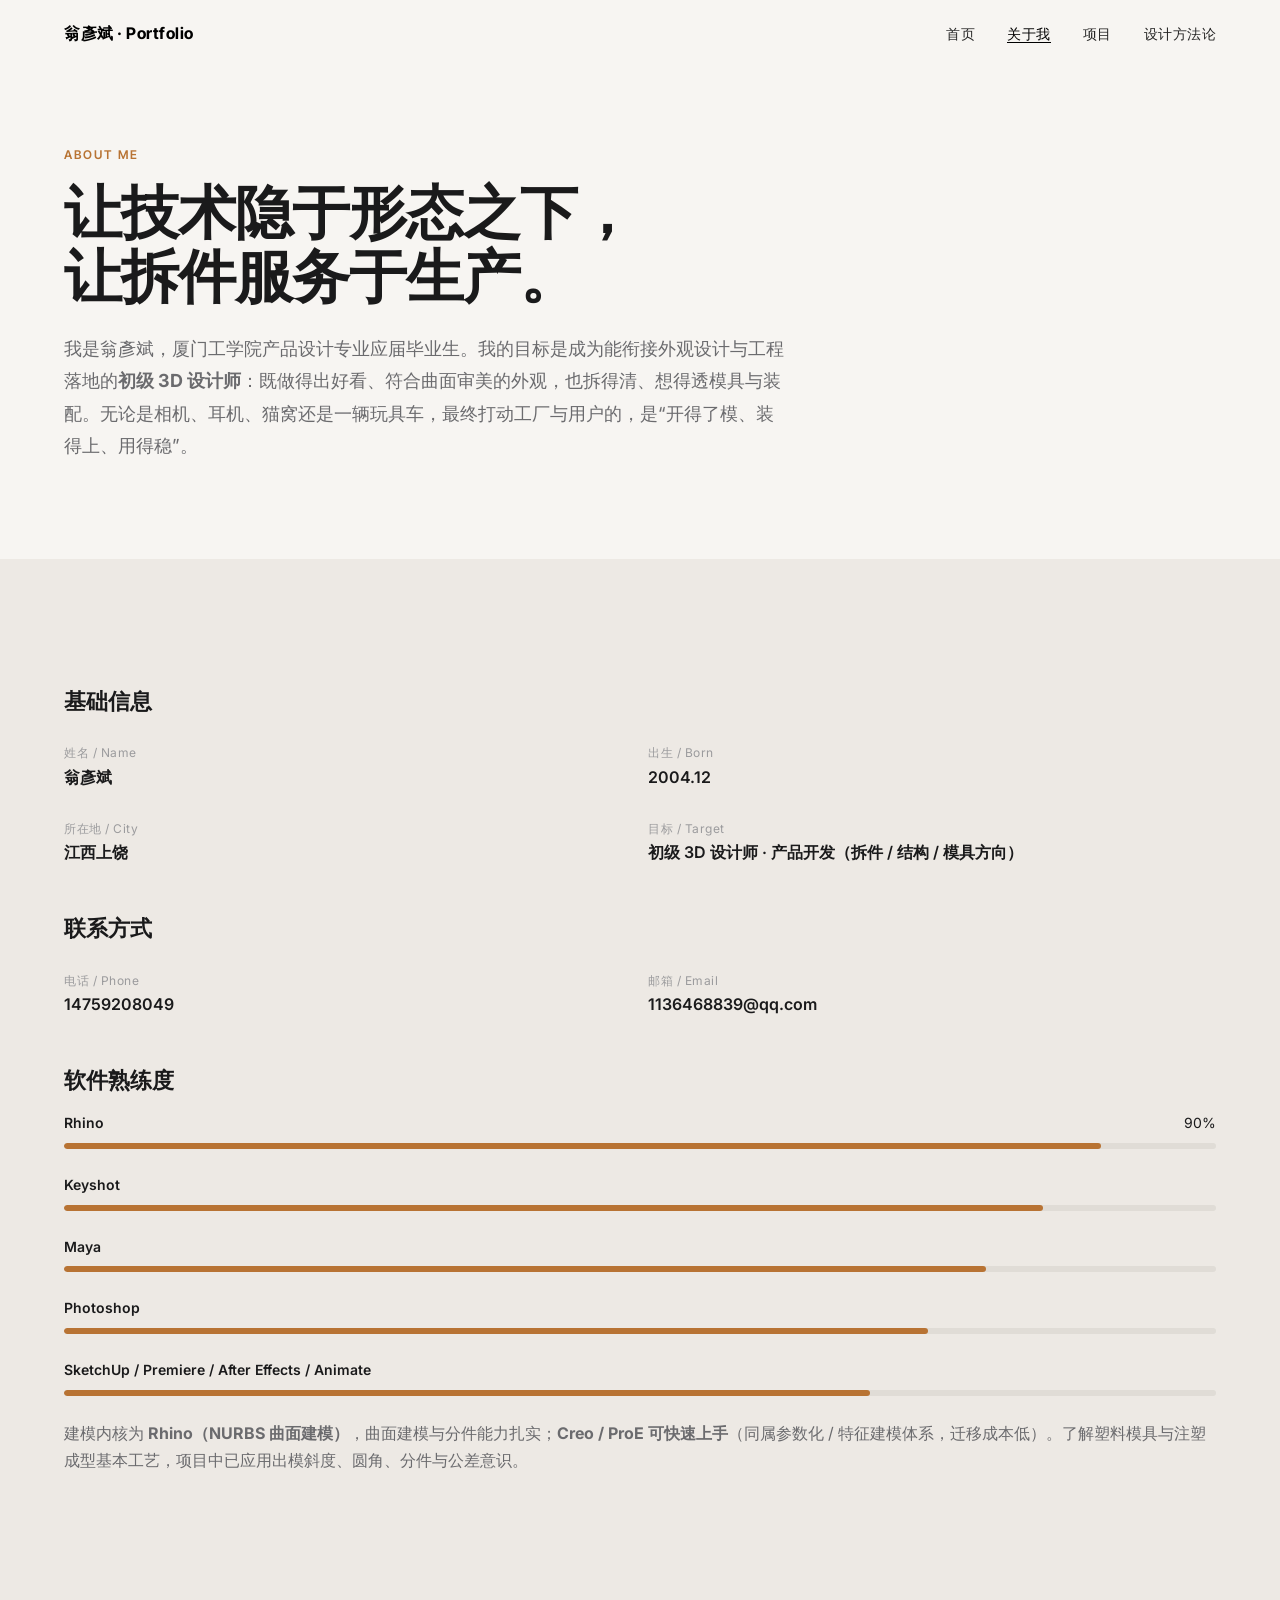
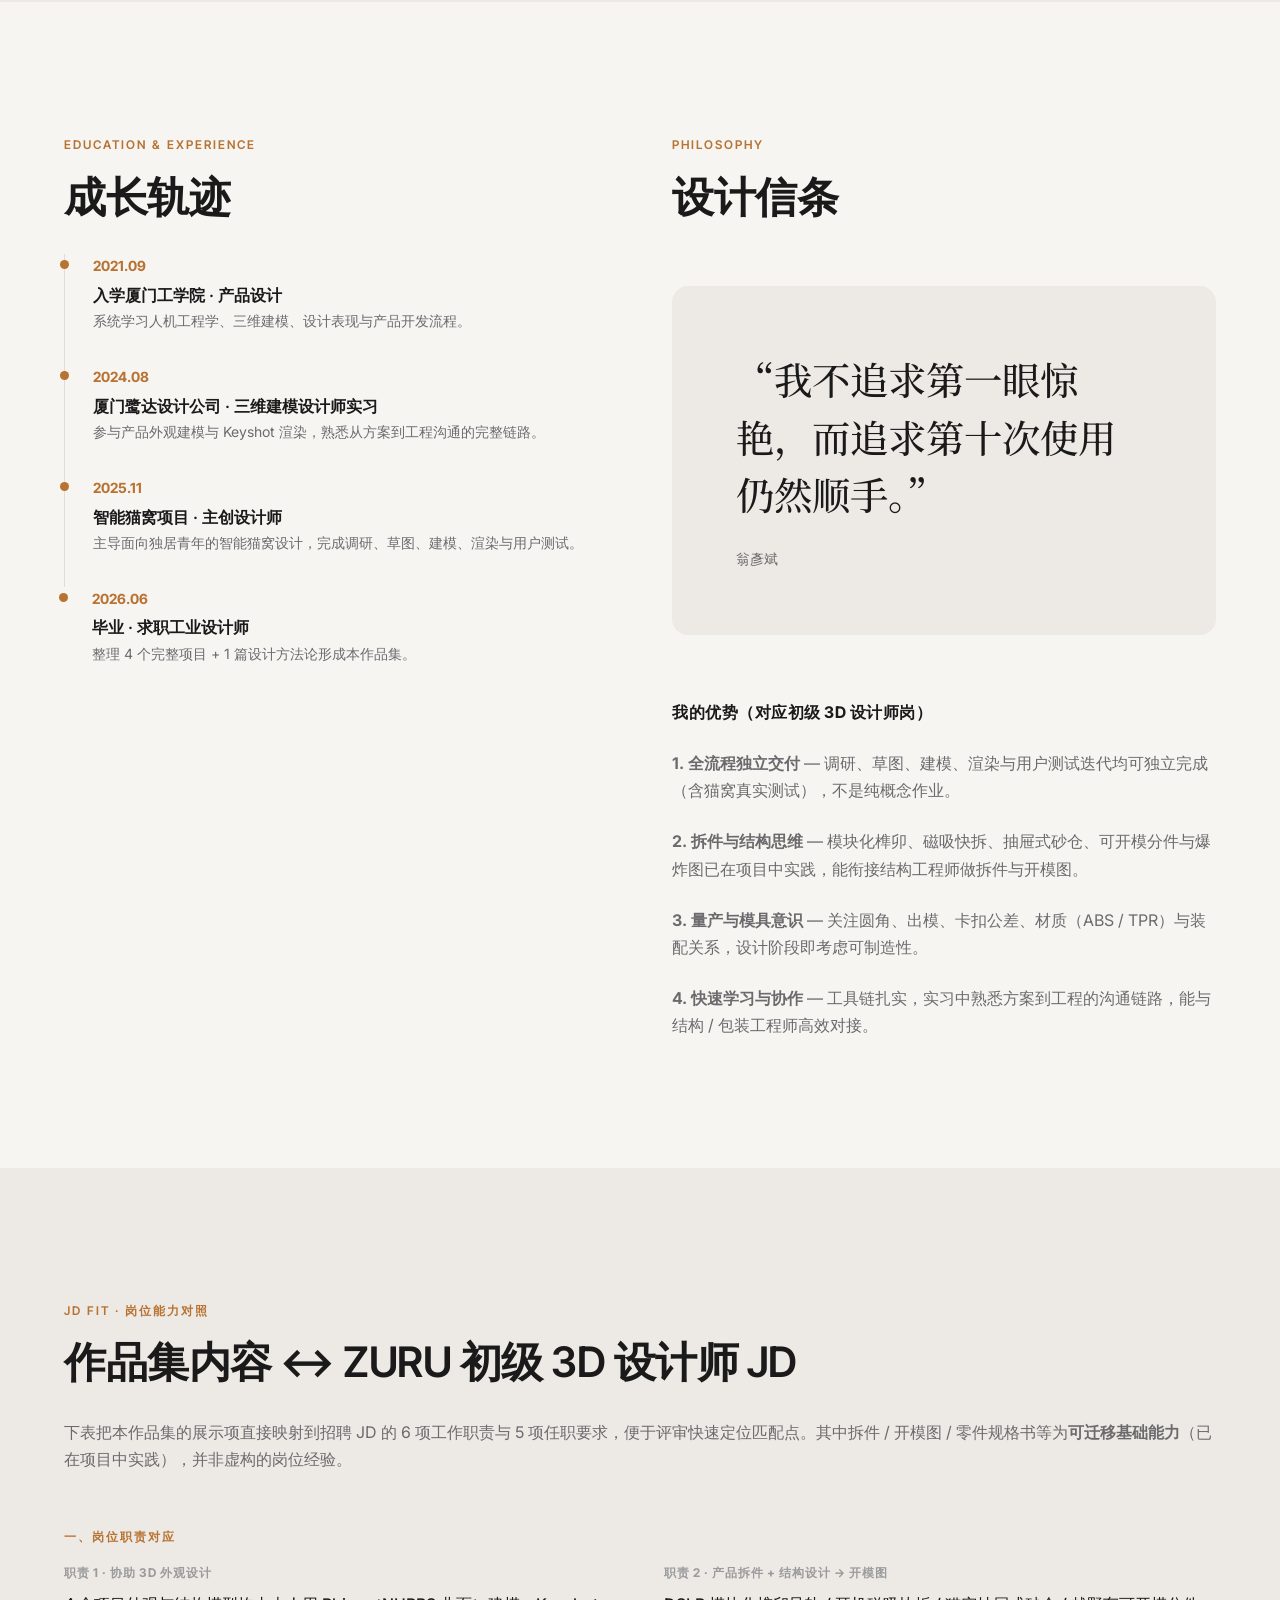
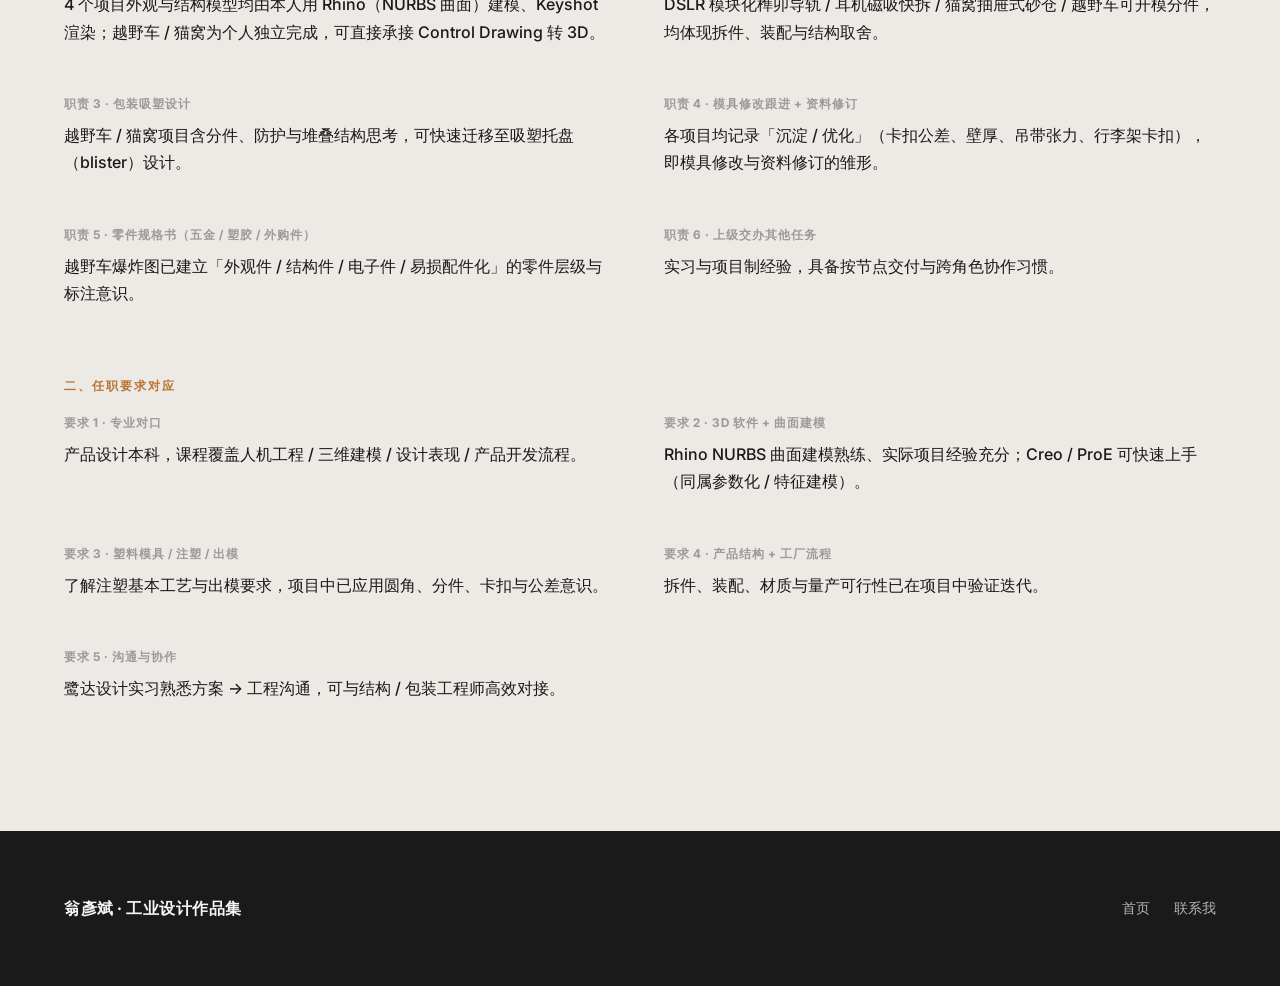
==== about.html @ f7a383ec "feat: initial release - profile content by Weng Yanbin" ====
<!DOCTYPE html>
<html lang="zh-CN">
<head>
  <meta charset="UTF-8">
  <meta name="viewport" content="width=device-width, initial-scale=1.0, viewport-fit=cover">
  <title>关于我 · 翁彥斌</title>
  <meta name="description" content="翁彥斌的个人简介、教育背景、实习经历与技能特长。">
  <link rel="preconnect" href="https://fonts.googleapis.com">
  <link rel="preconnect" href="https://fonts.gstatic.com" crossorigin>
  <link href="https://fonts.googleapis.com/css2?family=Inter:wght@300;400;500;600;700&family=Inter+Tight:wght@400;500;600;700;800&family=Noto+Serif+SC:wght@400;600;700&display=swap" rel="stylesheet">
  <link rel="stylesheet" href="css/style.css">
</head>
<body>

  <nav class="nav">
    <div class="container nav-inner">
      <a href="index.html" class="nav-logo">翁彥斌 · Portfolio</a>
      <ul class="nav-links">
        <li><a href="index.html" class="nav-link">首页</a></li>
        <li><a href="about.html" class="nav-link active">关于我</a></li>
        <li><a href="projects/offroad-toy.html" class="nav-link">项目</a></li>
        <li><a href="methodology.html" class="nav-link">设计方法论</a></li>
      </ul>
      <button class="nav-toggle" aria-label="打开菜单" aria-expanded="false"><span></span><span></span><span></span></button>
    </div>
  </nav>

  <div class="mobile-menu">
    <a href="index.html">首页</a>
    <a href="about.html">关于我</a>
    <a href="projects/offroad-toy.html">项目</a>
    <a href="methodology.html">设计方法论</a>
  </div>

  <main>
    <section class="about-hero">
      <div class="container">
        <p class="label">About Me</p>
        <h1 class="heading-1 mb-5">让技术隐于形态之下，<br>让拆件服务于生产。</h1>
        <p class="body-large max-w-3xl">我是翁彥斌，厦门工学院产品设计专业应届毕业生。我的目标是成为能衔接外观设计与工程落地的<strong>初级 3D 设计师</strong>：既做得出好看、符合曲面审美的外观，也拆得清、想得透模具与装配。无论是相机、耳机、猫窝还是一辆玩具车，最终打动工厂与用户的，是“开得了模、装得上、用得稳”。</p>
      </div>
    </section>

    <section class="section section-warm about-info">
      <div class="container">
        <div class="about-grid about-grid-info">
          <div class="stack stack-lg">
            <div>
              <h2 class="heading-3 mb-4">基础信息</h2>
              <div class="grid-2" style="gap:var(--space-4);">
                <div>
                  <p class="caption">姓名 / Name</p>
                  <p style="font-weight:600;">翁彥斌</p>
                </div>
                <div>
                  <p class="caption">出生 / Born</p>
                  <p style="font-weight:600;">2004.12</p>
                </div>
                <div>
                  <p class="caption">所在地 / City</p>
                  <p style="font-weight:600;">江西上饶</p>
                </div>
                <div>
                  <p class="caption">目标 / Target</p>
                  <p style="font-weight:600;">初级 3D 设计师 · 产品开发（拆件 / 结构 / 模具方向）</p>
                </div>
              </div>
            </div>

            <div>
              <h2 class="heading-3 mb-4">联系方式</h2>
              <div class="grid-2" style="gap:var(--space-4);">
                <div>
                  <p class="caption">电话 / Phone</p>
                  <p style="font-weight:600;">14759208049</p>
                </div>
                <div>
                  <p class="caption">邮箱 / Email</p>
                  <p style="font-weight:600;">1136468839@qq.com</p>
                </div>
              </div>
            </div>

            <div>
              <h2 class="heading-3 mb-4">软件熟练度</h2>
              <div class="skill-bar">
                <header><span>Rhino</span><span>90%</span></header>
                <div class="skill-track"><div class="skill-fill" style="width:90%;"></div></div>
              </div>
              <div class="skill-bar">
                <header><span>Keyshot</span></header>
                <div class="skill-track"><div class="skill-fill" style="width:85%;"></div></div>
              </div>
              <div class="skill-bar">
                <header><span>Maya</span></header>
                <div class="skill-track"><div class="skill-fill" style="width:80%;"></div></div>
              </div>
              <div class="skill-bar">
                <header><span>Photoshop</span></header>
                <div class="skill-track"><div class="skill-fill" style="width:75%;"></div></div>
              </div>
              <div class="skill-bar">
                <header><span>SketchUp / Premiere / After Effects / Animate</span></header>
                <div class="skill-track"><div class="skill-fill" style="width:70%;"></div></div>
              </div>
              <p class="body-sm mt-5" style="color:var(--ink-muted);">建模内核为 <strong>Rhino（NURBS 曲面建模）</strong>，曲面建模与分件能力扎实；<strong>Creo / ProE 可快速上手</strong>（同属参数化 / 特征建模体系，迁移成本低）。了解塑料模具与注塑成型基本工艺，项目中已应用出模斜度、圆角、分件与公差意识。</p>
            </div>
          </div>
        </div>
      </div>
    </section>

    <section class="section">
      <div class="container">
        <div class="grid-2 gap-xl">
          <div>
            <p class="label">Education & Experience</p>
            <h2 class="heading-2 mb-6">成长轨迹</h2>
            <ul class="timeline-list">
              <li>
                <p class="timeline-year">2021.09</p>
                <p class="timeline-title">入学厦门工学院 · 产品设计</p>
                <p class="timeline-desc">系统学习人机工程学、三维建模、设计表现与产品开发流程。</p>
              </li>
              <li>
                <p class="timeline-year">2024.08</p>
                <p class="timeline-title">厦门鹭达设计公司 · 三维建模设计师实习</p>
                <p class="timeline-desc">参与产品外观建模与 Keyshot 渲染，熟悉从方案到工程沟通的完整链路。</p>
              </li>
              <li>
                <p class="timeline-year">2025.11</p>
                <p class="timeline-title">智能猫窝项目 · 主创设计师</p>
                <p class="timeline-desc">主导面向独居青年的智能猫窝设计，完成调研、草图、建模、渲染与用户测试。</p>
              </li>
              <li>
                <p class="timeline-year">2026.06</p>
                <p class="timeline-title">毕业 · 求职工业设计师</p>
                <p class="timeline-desc">整理 4 个完整项目 + 1 篇设计方法论形成本作品集。</p>
              </li>
            </ul>
          </div>

          <div>
            <p class="label">Philosophy</p>
            <h2 class="heading-2 mb-6">设计信条</h2>
            <div class="quote-block">
              <p>“我不追求第一眼惊艳，而追求第十次使用仍然顺手。”</p>
              <cite>翁彥斌</cite>
            </div>
            <div class="stack stack-md" style="margin-top:var(--space-7);">
              <h3 class="heading-4">我的优势（对应初级 3D 设计师岗）</h3>
              <p class="body"><strong>1. 全流程独立交付</strong> — 调研、草图、建模、渲染与用户测试迭代均可独立完成（含猫窝真实测试），不是纯概念作业。</p>
              <p class="body"><strong>2. 拆件与结构思维</strong> — 模块化榫卯、磁吸快拆、抽屉式砂仓、可开模分件与爆炸图已在项目中实践，能衔接结构工程师做拆件与开模图。</p>
              <p class="body"><strong>3. 量产与模具意识</strong> — 关注圆角、出模、卡扣公差、材质（ABS / TPR）与装配关系，设计阶段即考虑可制造性。</p>
              <p class="body"><strong>4. 快速学习与协作</strong> — 工具链扎实，实习中熟悉方案到工程的沟通链路，能与结构 / 包装工程师高效对接。</p>
            </div>
          </div>
        </div>
      </div>
    </section>

    <section class="section section-warm">
      <div class="container">
        <p class="label">JD Fit · 岗位能力对照</p>
        <h2 class="heading-2 mb-6">作品集内容 ↔ ZURU 初级 3D 设计师 JD</h2>
        <p class="body mb-7">下表把本作品集的展示项直接映射到招聘 JD 的 6 项工作职责与 5 项任职要求，便于评审快速定位匹配点。其中拆件 / 开模图 / 零件规格书等为<strong>可迁移基础能力</strong>（已在项目中实践），并非虚构的岗位经验。</p>

        <p class="label mb-4">一、岗位职责对应</p>
        <div class="grid-2 gap-large mb-8">
          <div class="meta-item"><dt>职责 1 · 协助 3D 外观设计</dt><dd>4 个项目外观与结构模型均由本人用 Rhino（NURBS 曲面）建模、Keyshot 渲染；越野车 / 猫窝为个人独立完成，可直接承接 Control Drawing 转 3D。</dd></div>
          <div class="meta-item"><dt>职责 2 · 产品拆件 + 结构设计 → 开模图</dt><dd>DSLR 模块化榫卯导轨 / 耳机磁吸快拆 / 猫窝抽屉式砂仓 / 越野车可开模分件，均体现拆件、装配与结构取舍。</dd></div>
          <div class="meta-item"><dt>职责 3 · 包装吸塑设计</dt><dd>越野车 / 猫窝项目含分件、防护与堆叠结构思考，可快速迁移至吸塑托盘（blister）设计。</dd></div>
          <div class="meta-item"><dt>职责 4 · 模具修改跟进 + 资料修订</dt><dd>各项目均记录「沉淀 / 优化」（卡扣公差、壁厚、吊带张力、行李架卡扣），即模具修改与资料修订的雏形。</dd></div>
          <div class="meta-item"><dt>职责 5 · 零件规格书（五金 / 塑胶 / 外购件）</dt><dd>越野车爆炸图已建立「外观件 / 结构件 / 电子件 / 易损配件化」的零件层级与标注意识。</dd></div>
          <div class="meta-item"><dt>职责 6 · 上级交办其他任务</dt><dd>实习与项目制经验，具备按节点交付与跨角色协作习惯。</dd></div>
        </div>

        <p class="label mb-4">二、任职要求对应</p>
        <div class="grid-2 gap-large">
          <div class="meta-item"><dt>要求 1 · 专业对口</dt><dd>产品设计本科，课程覆盖人机工程 / 三维建模 / 设计表现 / 产品开发流程。</dd></div>
          <div class="meta-item"><dt>要求 2 · 3D 软件 + 曲面建模</dt><dd>Rhino NURBS 曲面建模熟练、实际项目经验充分；Creo / ProE 可快速上手（同属参数化 / 特征建模）。</dd></div>
          <div class="meta-item"><dt>要求 3 · 塑料模具 / 注塑 / 出模</dt><dd>了解注塑基本工艺与出模要求，项目中已应用圆角、分件、卡扣与公差意识。</dd></div>
          <div class="meta-item"><dt>要求 4 · 产品结构 + 工厂流程</dt><dd>拆件、装配、材质与量产可行性已在项目中验证迭代。</dd></div>
          <div class="meta-item"><dt>要求 5 · 沟通与协作</dt><dd>鹭达设计实习熟悉方案 → 工程沟通，可与结构 / 包装工程师高效对接。</dd></div>
        </div>
      </div>
    </section>

  </main>

  <footer class="footer">
    <div class="container footer-inner">
      <span class="footer-name">翁彥斌 · 工业设计作品集</span>
      <div class="footer-links">
        <a href="index.html">首页</a>
        <a href="mailto:1136468839@qq.com">联系我</a>
      </div>
    </div>
  </footer>

  <script src="js/main.js"></script>
</body>
</html>
---- css/style.css ----
/*
  翁彥斌 · 工业设计作品集 v2
  设计风格：Editorial Material（编辑材质风）
  核心特征：暖白底、大地色强调、大留白、大图叙事、材质真实感
*/

/* ───────── 设计令牌 ───────── */
:root {
  /* 背景层 */
  --bg-primary: #f7f5f2;
  --bg-secondary: #ffffff;
  --bg-dark: #1a1a1b;
  --bg-warm: #ede9e4;

  /* 文本 */
  --ink: #1a1a1b;
  --ink-muted: #6b6b6e;
  --ink-subtle: #9b9b9d;
  --ink-light: #f7f5f2;

  /* 强调色 */
  --accent: #b87333;
  --accent-hover: #d0853e;
  --accent-soft: #f0e2d3;

  /* 线条 */
  --hairline: #e0dcd6;
  --hairline-dark: #3a3a3c;

  /* 字体 */
  --font-display: 'Inter Tight', 'Inter', -apple-system, BlinkMacSystemFont, 'PingFang SC', 'Microsoft YaHei', 'Noto Sans SC', sans-serif;
  --font-body: 'Inter', -apple-system, BlinkMacSystemFont, 'PingFang SC', 'Microsoft YaHei', 'Noto Sans SC', sans-serif;
  --font-serif: 'Noto Serif SC', 'Songti SC', Georgia, serif;

  /* 字号 */
  --text-xs: 12px;
  --text-sm: 14px;
  --text-base: 16px;
  --text-lg: 18px;
  --text-xl: 22px;
  --text-2xl: 30px;
  --text-3xl: 42px;
  --text-4xl: 58px;
  --text-5xl: 76px;

  /* 间距 */
  --space-1: 4px;
  --space-2: 8px;
  --space-3: 12px;
  --space-4: 16px;
  --space-5: 24px;
  --space-6: 32px;
  --space-7: 48px;
  --space-8: 64px;
  --space-9: 96px;
  --space-10: 128px;

  /* 圆角 */
  --radius-sm: 4px;
  --radius-md: 8px;
  --radius-lg: 16px;
  --radius-xl: 28px;

  /* 阴影 */
  --shadow-soft: 0 4px 24px rgba(26, 26, 27, 0.06);
  --shadow-medium: 0 12px 48px rgba(26, 26, 27, 0.12);

  /* 过渡 */
  --transition-fast: 0.15s ease;
  --transition-base: 0.3s ease;
}

/* ───────── 全局重置 ───────── */
*, *::before, *::after {
  box-sizing: border-box;
  margin: 0;
  padding: 0;
}

html {
  scroll-behavior: smooth;
  font-size: 16px;
  -webkit-text-size-adjust: 100%;
  text-size-adjust: 100%;
}

body {
  font-family: var(--font-body);
  background-color: var(--bg-primary);
  color: var(--ink);
  line-height: 1.7;
  -webkit-font-smoothing: antialiased;
  -moz-osx-font-smoothing: grayscale;
  -webkit-tap-highlight-color: transparent;
  overscroll-behavior-y: none;
}

img {
  max-width: 100%;
  height: auto;
  display: block;
}

a {
  color: inherit;
  text-decoration: none;
  transition: color var(--transition-fast);
}

a:hover {
  color: var(--accent);
}

/* 选中文本色 */
::selection {
  background-color: var(--accent-soft);
  color: var(--ink);
}

/* ───────── 容器 ───────── */
.container {
  width: 100%;
  max-width: 1280px;
  margin-left: auto;
  margin-right: auto;
  padding-left: 24px;
  padding-right: 24px;
}

@media (min-width: 768px) {
  .container {
    padding-left: 48px;
    padding-right: 48px;
  }
}

@media (min-width: 1280px) {
  .container {
    padding-left: 64px;
    padding-right: 64px;
  }
}

/* ───────── 导航 ───────── */
.nav {
  position: fixed;
  top: 0;
  left: 0;
  width: 100%;
  z-index: 1000;
  padding: calc(20px + env(safe-area-inset-top)) 0 20px;
  transition: background var(--transition-base), box-shadow var(--transition-base), padding var(--transition-base);
  mix-blend-mode: difference;
}

.nav.scrolled {
  background-color: rgba(247, 245, 242, 0.96);
  box-shadow: var(--shadow-soft);
  padding: calc(14px + env(safe-area-inset-top)) 0 14px;
  mix-blend-mode: normal;
}

.nav-inner {
  display: flex;
  align-items: center;
  justify-content: space-between;
}

.nav-logo {
  font-family: var(--font-display);
  font-size: var(--text-base);
  font-weight: 700;
  letter-spacing: 0.5px;
  color: var(--ink-light);
}

.nav.scrolled .nav-logo {
  color: var(--ink);
}

.nav-links {
  display: none;
  gap: var(--space-6);
  list-style: none;
}

.nav-link {
  font-family: var(--font-display);
  font-size: var(--text-sm);
  font-weight: 500;
  letter-spacing: 0.5px;
  color: var(--ink-light);
  opacity: 0.85;
}

.nav.scrolled .nav-link {
  color: var(--ink);
}

.nav-link:hover {
  opacity: 1;
  color: var(--accent);
}

.nav-link.active {
  opacity: 1;
  border-bottom: 1.5px solid currentColor;
}

.nav-toggle {
  display: flex;
  flex-direction: column;
  gap: 5px;
  cursor: pointer;
  background: none;
  border: none;
}

.nav-toggle span {
  width: 22px;
  height: 2px;
  background-color: var(--ink-light);
  transition: background var(--transition-base);
}

.nav.scrolled .nav-toggle span {
  background-color: var(--ink);
}

@media (min-width: 1024px) {
  .nav-links {
    display: flex;
  }
  .nav-toggle {
    display: none;
  }
}

/* 移动端菜单 */
.mobile-menu {
  position: fixed;
  top: 0;
  left: 0;
  width: 100%;
  height: 100vh;
  background-color: var(--bg-dark);
  z-index: 999;
  display: flex;
  flex-direction: column;
  justify-content: center;
  align-items: center;
  gap: var(--space-6);
  transform: translateX(100%);
  transition: transform var(--transition-base);
}

.mobile-menu.open {
  transform: translateX(0);
}

.mobile-menu a {
  font-family: var(--font-display);
  font-size: var(--text-2xl);
  font-weight: 600;
  color: var(--ink-light);
}

/* 移动菜单打开时：强制汉堡按钮为浅色并关闭混合模式，避免被深色菜单吞掉 */
.nav.menu-open {
  mix-blend-mode: normal;
}
.nav.menu-open .nav-toggle span {
  background-color: var(--ink-light);
}

/* ───────── 排版系统 ───────── */
.text-xs { font-size: var(--text-xs); }
.text-sm { font-size: var(--text-sm); }
.text-base { font-size: var(--text-base); }
.text-lg { font-size: var(--text-lg); }
.text-xl { font-size: var(--text-xl); }
.text-2xl { font-size: var(--text-2xl); }
.text-3xl { font-size: var(--text-3xl); }
.text-4xl { font-size: var(--text-4xl); }
.text-5xl { font-size: var(--text-5xl); }

.font-display { font-family: var(--font-display); }
.font-body { font-family: var(--font-body); }
.font-serif { font-family: var(--font-serif); }

.uppercase { text-transform: uppercase; letter-spacing: 1.5px; }
.label {
  display: inline-block;
  font-family: var(--font-display);
  font-size: var(--text-xs);
  font-weight: 600;
  letter-spacing: 2px;
  text-transform: uppercase;
  color: var(--accent);
  margin-bottom: var(--space-4);
}

.label-muted {
  color: var(--ink-subtle);
}

/* ───────── 标题层级 ───────── */
.heading-hero {
  font-family: var(--font-display);
  font-size: clamp(44px, 8vw, var(--text-5xl));
  font-weight: 700;
  line-height: 1.05;
  letter-spacing: -1.5px;
}

.heading-1 {
  font-family: var(--font-display);
  font-size: clamp(36px, 5vw, var(--text-4xl));
  font-weight: 700;
  line-height: 1.1;
  letter-spacing: -1px;
}

.heading-2 {
  font-family: var(--font-display);
  font-size: clamp(28px, 4vw, var(--text-3xl));
  font-weight: 600;
  line-height: 1.2;
  letter-spacing: -0.5px;
}

.heading-3 {
  font-family: var(--font-display);
  font-size: var(--text-xl);
  font-weight: 600;
  line-height: 1.3;
}

.heading-4 {
  font-family: var(--font-display);
  font-size: var(--text-base);
  font-weight: 700;
  letter-spacing: 0.5px;
  text-transform: uppercase;
}

.body-large {
  font-size: var(--text-lg);
  color: var(--ink-muted);
  line-height: 1.8;
}

.body {
  font-size: var(--text-base);
  color: var(--ink-muted);
}

.caption {
  font-size: var(--text-xs);
  color: var(--ink-subtle);
  letter-spacing: 0.5px;
  margin-top: var(--space-3);
}

/* ───────── 按钮 ───────── */
.btn {
  display: inline-flex;
  align-items: center;
  gap: var(--space-3);
  padding: 14px 28px;
  border-radius: 999px;
  font-family: var(--font-display);
  font-size: var(--text-sm);
  font-weight: 600;
  letter-spacing: 0.5px;
  transition: transform var(--transition-fast), background var(--transition-fast), color var(--transition-fast);
  cursor: pointer;
  border: none;
}

.btn-primary {
  background-color: var(--accent);
  color: #fff;
}

.btn-primary:hover {
  background-color: var(--accent-hover);
  color: #fff;
  transform: translateY(-1px);
}

.btn-outline {
  background-color: transparent;
  color: var(--ink);
  border: 1.5px solid var(--hairline);
}

.btn-outline:hover {
  border-color: var(--accent);
  color: var(--accent);
}

/* ───────── 布局工具 ───────── */
.section {
  padding: var(--space-10) 0;
}

.section-sm {
  padding: var(--space-9) 0;
}

.section-dark {
  background-color: var(--bg-dark);
  color: var(--ink-light);
}

.section-warm {
  background-color: var(--bg-warm);
}

.section-white {
  background-color: var(--bg-secondary);
}

.grid-2 {
  display: grid;
  grid-template-columns: 1fr;
  gap: var(--space-6);
}

.grid-3 {
  display: grid;
  grid-template-columns: 1fr;
  gap: var(--space-5);
}

@media (min-width: 768px) {
  .grid-2 {
    grid-template-columns: 1fr 1fr;
  }
  .grid-3 {
    grid-template-columns: repeat(2, 1fr);
  }
}

@media (min-width: 1024px) {
  .grid-3 {
    grid-template-columns: repeat(3, 1fr);
  }
}

.gap-large {
  gap: var(--space-7);
}

.gap-xl {
  gap: var(--space-8);
}

.stack {
  display: flex;
  flex-direction: column;
}

.stack-sm > * + * { margin-top: var(--space-3); }
.stack-md > * + * { margin-top: var(--space-5); }
.stack-lg > * + * { margin-top: var(--space-7); }
.stack-xl > * + * { margin-top: var(--space-9); }

.flex-between {
  display: flex;
  justify-content: space-between;
  align-items: center;
}

/* ───────── 首页 Hero ───────── */
.hero {
  position: relative;
  min-height: 100vh;
  display: flex;
  flex-direction: column;
  justify-content: flex-end;
  padding-bottom: var(--space-9);
  overflow: hidden;
  background-color: var(--bg-dark);
  color: var(--ink-light);
}

.hero-bg {
  position: absolute;
  inset: 0;
  z-index: 0;
}

.hero-bg img {
  width: 100%;
  height: 100%;
  object-fit: cover;
  opacity: 0.55;
}

.hero-overlay {
  position: absolute;
  inset: 0;
  background: linear-gradient(180deg, rgba(26,26,27,0.1) 0%, rgba(26,26,27,0.85) 100%);
  z-index: 1;
}

.hero-content {
  position: relative;
  z-index: 2;
}

.hero-subtitle {
  font-size: var(--text-sm);
  letter-spacing: 3px;
  text-transform: uppercase;
  opacity: 0.75;
  margin-bottom: var(--space-4);
}

.hero-title {
  font-family: 'Noto Sans SC', 'PingFang SC', 'Microsoft YaHei', sans-serif;
  font-size: clamp(40px, 7vw, var(--text-5xl));
  font-weight: 900;
  line-height: 1.05;
  letter-spacing: -2px;
  margin-bottom: var(--space-5);
}

.hero-desc {
  max-width: 560px;
  font-size: var(--text-lg);
  line-height: 1.7;
  opacity: 0.85;
  margin-bottom: var(--space-7);
}

.hero-meta {
  display: flex;
  flex-wrap: wrap;
  gap: var(--space-6);
  font-size: var(--text-sm);
  opacity: 0.7;
}

.hero-meta span {
  display: flex;
  align-items: center;
  gap: var(--space-2);
}

/* ───────── 项目卡片 ───────── */
.project-card {
  position: relative;
  display: block;
  border-radius: var(--radius-lg);
  overflow: hidden;
  background-color: var(--bg-secondary);
  box-shadow: var(--shadow-soft);
  transition: transform var(--transition-base), box-shadow var(--transition-base);
}

.project-card:hover {
  transform: translateY(-4px);
  box-shadow: var(--shadow-medium);
}

.project-card-image {
  aspect-ratio: 4 / 3;
  overflow: hidden;
  background-color: var(--bg-warm);
}

.project-card-image img {
  width: 100%;
  height: 100%;
  object-fit: cover;
  transition: transform var(--transition-base);
}

.project-card:hover .project-card-image img {
  transform: scale(1.03);
}

.project-card-body {
  padding: var(--space-6);
}

.project-card-index {
  font-family: var(--font-display);
  font-size: var(--text-xs);
  font-weight: 700;
  letter-spacing: 1.5px;
  color: var(--accent);
  margin-bottom: var(--space-2);
}

.project-card-title {
  font-family: var(--font-display);
  font-size: var(--text-xl);
  font-weight: 600;
  margin-bottom: var(--space-2);
}

.project-card-tags {
  display: flex;
  flex-wrap: wrap;
  gap: var(--space-2);
  font-size: var(--text-xs);
  color: var(--ink-subtle);
}

/* ───────── 项目详情页 ───────── */
.project-hero {
  padding-top: 140px;
  padding-bottom: var(--space-9);
}

.project-meta-grid {
  display: grid;
  grid-template-columns: 1fr;
  gap: var(--space-6);
  margin-top: var(--space-8);
  padding-top: var(--space-6);
  border-top: 1px solid var(--hairline);
}

@media (min-width: 768px) {
  .project-meta-grid {
    grid-template-columns: repeat(3, 1fr);
  }
}

.meta-item dt {
  font-family: var(--font-display);
  font-size: var(--text-xs);
  font-weight: 700;
  letter-spacing: 1px;
  text-transform: uppercase;
  color: var(--ink-subtle);
  margin-bottom: var(--space-2);
}

.meta-item dd {
  font-size: var(--text-base);
  color: var(--ink);
  font-weight: 500;
}

/* 过程阶段 */
.stage {
  padding: var(--space-10) 0;
}

.stage-header {
  display: grid;
  grid-template-columns: 1fr;
  gap: var(--space-5);
  margin-bottom: var(--space-8);
}

@media (min-width: 1024px) {
  .stage-header {
    grid-template-columns: 280px 1fr;
    gap: var(--space-8);
  }
}

.stage-label {
  font-family: var(--font-display);
  font-size: var(--text-xs);
  font-weight: 700;
  letter-spacing: 2px;
  text-transform: uppercase;
  color: var(--accent);
}

.stage-title {
  font-family: var(--font-display);
  font-size: var(--text-3xl);
  font-weight: 700;
  line-height: 1.15;
  margin-bottom: var(--space-4);
}

.stage-body {
  max-width: 720px;
}

.stage-body p + p {
  margin-top: var(--space-4);
}

/* 时间线连接 */
.process-timeline {
  position: relative;
  padding-left: 28px;
}

.process-timeline::before {
  content: '';
  position: absolute;
  left: 5px;
  top: 8px;
  bottom: 8px;
  width: 1px;
  background-color: var(--hairline);
}

.process-step {
  position: relative;
  padding-bottom: var(--space-9);
}

.process-step::before {
  content: '';
  position: absolute;
  left: -28px;
  top: 8px;
  width: 11px;
  height: 11px;
  border-radius: 50%;
  background-color: var(--bg-primary);
  border: 2px solid var(--accent);
}

.process-step:last-child {
  padding-bottom: 0;
}

/* 图片排版 */
.figure {
  margin: 0;
}

.figure img {
  width: 100%;
  border-radius: var(--radius-md);
  background-color: var(--bg-warm);
}

.figure-white img {
  background-color: var(--bg-secondary);
}

.figure-caption {
  display: flex;
  justify-content: space-between;
  align-items: baseline;
  margin-top: var(--space-3);
  font-size: var(--text-xs);
  color: var(--ink-subtle);
}

.figure-caption strong {
  color: var(--ink);
  font-weight: 600;
}

.image-row {
  display: grid;
  grid-template-columns: 1fr;
  gap: var(--space-5);
  margin: var(--space-7) 0;
}

@media (min-width: 768px) {
  .image-row-2 {
    grid-template-columns: 1fr 1fr;
  }
  .image-row-3 {
    grid-template-columns: repeat(3, 1fr);
  }
}

/* 引用块 */
.quote-block {
  padding: var(--space-8);
  background-color: var(--bg-warm);
  border-radius: var(--radius-lg);
  margin: var(--space-8) 0;
}

.quote-block p {
  font-family: var(--font-serif);
  font-size: clamp(var(--text-xl), 3vw, var(--text-3xl));
  font-weight: 500;
  line-height: 1.5;
  color: var(--ink);
}

.quote-block cite {
  display: block;
  margin-top: var(--space-5);
  font-family: var(--font-body);
  font-size: var(--text-sm);
  font-style: normal;
  color: var(--ink-muted);
}

/* 数据/统计 */
.stat-row {
  display: grid;
  grid-template-columns: repeat(2, 1fr);
  gap: var(--space-5);
}

@media (min-width: 768px) {
  .stat-row {
    grid-template-columns: repeat(4, 1fr);
  }
}

.stat-item {
  padding: var(--space-5);
  background-color: var(--bg-secondary);
  border-radius: var(--radius-md);
  box-shadow: var(--shadow-soft);
}

.stat-number {
  font-family: var(--font-display);
  font-size: var(--text-3xl);
  font-weight: 700;
  color: var(--accent);
  line-height: 1;
  margin-bottom: var(--space-2);
}

.stat-label {
  font-size: var(--text-xs);
  color: var(--ink-muted);
  letter-spacing: 0.5px;
}

/* 失败方案卡片 */
.failed-concept {
  padding: var(--space-6);
  background-color: var(--bg-secondary);
  border: 1px solid var(--hairline);
  border-radius: var(--radius-md);
}

.failed-concept h4 {
  font-family: var(--font-display);
  font-size: var(--text-base);
  font-weight: 700;
  margin-bottom: var(--space-2);
  color: var(--ink-muted);
}

.failed-concept p {
  font-size: var(--text-sm);
  color: var(--ink-muted);
}

/* ───────── 关于页 ───────── */
.about-hero {
  padding-top: 140px;
  padding-bottom: var(--space-9);
}

.about-grid {
  display: grid;
  grid-template-columns: 1fr;
  gap: var(--space-8);
  align-items: start;
}

@media (min-width: 1024px) {
  .about-grid {
    grid-template-columns: 1fr 1.2fr;
  }
}

/* 移除个人照片后，关于我信息区改为单列铺满 */
.about-grid-info {
  display: block;
}

.about-portrait {
  aspect-ratio: 3 / 4;
  border-radius: var(--radius-lg);
  overflow: hidden;
  background-color: var(--bg-warm);
}

.about-portrait img {
  width: 100%;
  height: 100%;
  object-fit: cover;
}

.skill-bar {
  margin-bottom: var(--space-5);
}

.skill-bar header {
  display: flex;
  justify-content: space-between;
  margin-bottom: var(--space-2);
  font-size: var(--text-sm);
}

.skill-bar header span:first-child {
  font-weight: 600;
}

.skill-track {
  height: 6px;
  background-color: var(--hairline);
  border-radius: 999px;
  overflow: hidden;
}

.skill-fill {
  height: 100%;
  background-color: var(--accent);
  border-radius: 999px;
}

.timeline-list {
  list-style: none;
  padding-left: 0;
}

.timeline-list li {
  position: relative;
  padding-left: 28px;
  padding-bottom: var(--space-6);
  border-left: 1px solid var(--hairline);
}

.timeline-list li::before {
  content: '';
  position: absolute;
  left: -5px;
  top: 6px;
  width: 9px;
  height: 9px;
  border-radius: 50%;
  background-color: var(--accent);
}

.timeline-list li:last-child {
  border-left: none;
}

.timeline-year {
  font-family: var(--font-display);
  font-size: var(--text-sm);
  font-weight: 700;
  color: var(--accent);
  margin-bottom: var(--space-1);
}

.timeline-title {
  font-weight: 600;
  color: var(--ink);
}

.timeline-desc {
  font-size: var(--text-sm);
  color: var(--ink-muted);
}

/* ───────── 页脚 ───────── */
.footer {
  padding: var(--space-8) 0 calc(var(--space-8) + env(safe-area-inset-bottom));
  background-color: var(--bg-dark);
  color: var(--ink-light);
}

.footer-inner {
  display: flex;
  flex-direction: column;
  gap: var(--space-5);
}

@media (min-width: 768px) {
  .footer-inner {
    flex-direction: row;
    justify-content: space-between;
    align-items: center;
  }
}

.footer-name {
  font-family: var(--font-display);
  font-weight: 700;
  letter-spacing: 0.5px;
}

.footer-links {
  display: flex;
  gap: var(--space-5);
  font-size: var(--text-sm);
  opacity: 0.7;
}

/* ───────── 通用辅助 ───────── */
.mt-0 { margin-top: 0; }
.mt-1 { margin-top: var(--space-1); }
.mt-2 { margin-top: var(--space-2); }
.mt-3 { margin-top: var(--space-3); }
.mt-4 { margin-top: var(--space-4); }
.mt-5 { margin-top: var(--space-5); }
.mt-6 { margin-top: var(--space-6); }
.mt-7 { margin-top: var(--space-7); }
.mt-8 { margin-top: var(--space-8); }
.mt-9 { margin-top: var(--space-9); }
.mt-10 { margin-top: var(--space-10); }

.mb-0 { margin-bottom: 0; }
.mb-4 { margin-bottom: var(--space-4); }
.mb-5 { margin-bottom: var(--space-5); }
.mb-6 { margin-bottom: var(--space-6); }
.mb-7 { margin-bottom: var(--space-7); }
.mb-8 { margin-bottom: var(--space-8); }

.text-center { text-align: center; }
.text-muted { color: var(--ink-muted); }
.text-subtle { color: var(--ink-subtle); }
.text-light { color: var(--ink-light); }

.max-w-3xl { max-width: 720px; }
.max-w-4xl { max-width: 900px; }
.mx-auto { margin-left: auto; margin-right: auto; }

/* 图片灯箱 */
.lightbox {
  position: fixed;
  inset: 0;
  background-color: rgba(26, 26, 27, 0.92);
  z-index: 2000;
  display: flex;
  align-items: center;
  justify-content: center;
  padding: 24px;
  cursor: zoom-out;
}

.lightbox img {
  max-width: 100%;
  max-height: 100%;
  object-fit: contain;
  border-radius: var(--radius-sm);
}

.lightbox-close {
  position: fixed;
  top: 24px;
  right: 32px;
  font-size: 36px;
  color: var(--ink-light);
  cursor: pointer;
  opacity: 0.7;
}

.lightbox-close:hover {
  opacity: 1;
}

/* ───────── 3D 模型查看器 ───────── */
.viewer-wrap {
  margin: var(--space-7) 0;
}

.model-viewer {
  position: relative;
  width: 100%;
  height: 540px;
  background: linear-gradient(180deg, var(--bg-secondary) 0%, var(--bg-warm) 100%);
  border-radius: var(--radius-lg);
  overflow: hidden;
  box-shadow: var(--shadow-soft);
  cursor: grab;
  touch-action: none;
  -webkit-tap-highlight-color: transparent;
  overscroll-behavior: contain;
}

.model-viewer:active {
  cursor: grabbing;
}

.model-viewer canvas {
  display: block;
  width: 100% !important;
  height: 100% !important;
}

.viewer-loading {
  position: absolute;
  inset: 0;
  display: flex;
  align-items: center;
  justify-content: center;
  font-family: var(--font-display);
  font-size: var(--text-sm);
  letter-spacing: 1px;
  color: var(--ink-subtle);
}

.viewer-hint {
  display: flex;
  justify-content: space-between;
  align-items: center;
  margin-top: var(--space-3);
  font-size: var(--text-xs);
  color: var(--ink-muted);
  letter-spacing: 0.5px;
}

.viewer-hint span:first-child {
  font-weight: 600;
  color: var(--accent);
}

@media (max-width: 768px) {
  .section { padding: 72px 0; }
  .section-sm { padding: 56px 0; }
  .stage { padding: 72px 0; }
  .project-hero, .about-hero {
    padding-top: 104px;
    padding-bottom: var(--space-8);
  }
  .model-viewer { height: 360px; }
}

@media (max-width: 480px) {
  .container {
    padding-left: 20px;
    padding-right: 20px;
  }
  .model-viewer { height: 300px; }
  .hero-title { letter-spacing: -1px; }
}

/* ───────── 打印 / PDF 导出优化 ─────────
   目标：完整保留原有配色、文字样式、图片与页面布局；
   消除不必要的留白，让背景与主要内容填满画幅；
   对小型原子块（卡片、引文、数据块）保留 break-inside 保护，
   对大型图片/图片行放开 break-inside 以允许自然流动，避免整页空白。
   将无法在 PDF 中呈现的 3D 交互模型近似为静态渲染图。 */
@page {
  size: A4;
  margin: 0;
}

@media print {
  /* 强制保留所有背景色与背景图，确保原有配色不丢失 */
  *, *::before, *::after {
    -webkit-print-color-adjust: exact !important;
    print-color-adjust: exact !important;
  }

  body {
    background-color: var(--bg-primary);
    color: var(--ink);
  }

  /* 隐藏导航 / 移动端菜单 / 页脚 / 按钮 / 3D 提示等与内容无关的交互元素 */
  .nav,
  .mobile-menu,
  .nav-toggle,
  .nav-links,
  .footer,
  .btn,
  .viewer-hint,
  .viewer-loading,
  .container.flex-between {   /* 底部「返回 / 下一个」导航条，打印无意义且会留下空白 */
    display: none !important;
  }

  /* 进一步收紧竖向内边距，让内容更紧凑 */
  .section,
  .stage {
    padding: 10px 0;
    break-inside: auto;
    page-break-inside: auto;
  }

  /* 去掉文档末尾的尾部内边距，避免多出一张空白页 */
  main > .section:last-child,
  main > .stage:last-child {
    padding-bottom: 0 !important;
  }

  /* 容器左右内边距在 A4 下适度留白，保证文字不贴边 */
  .container {
    padding-left: 28px;
    padding-right: 28px;
  }

  /* 封面作为整页封面块，铺满整张 A4 */
  .hero {
    min-height: 100vh;
    break-inside: avoid;
    page-break-inside: avoid;
    padding: var(--space-9) 0;
  }

  /* 项目封面 tighter */
  .project-hero {
    break-inside: auto;
    page-break-inside: auto;
    padding-top: var(--space-6);
    padding-bottom: var(--space-5);
  }

  /* 关于我：个人照片已移除，自我介绍独占第 4 页并垂直居中铺满 */
  .about-hero {
    min-height: 100vh;
    display: flex;
    flex-direction: column;
    justify-content: center;
    padding: 0;
  }

  /* 「基础信息」从新的一页开始，标题与内容同页，避免标题孤立在上一页底部 */
  .about-info {
    break-before: page;
    page-break-before: always;
  }

  /* 标题不与正文分离，避免出现孤立的小标题 */
  h1, h2, h3, h4 {
    break-after: avoid;
    page-break-after: avoid;
  }

  /* 关于我信息区单列铺满 */
  .about-grid-info {
    display: block !important;
  }

  /* 打印环境下强行启用桌面端栅格，避免因打印视口偏窄导致栅格退化为单列、
     内容被拉高后把图片顶到下一页，产生大片空白 */
  .grid-2 {
    grid-template-columns: 1fr 1fr !important;
  }
  .grid-3 {
    grid-template-columns: repeat(3, 1fr) !important;
  }
  .project-meta-grid {
    grid-template-columns: repeat(3, 1fr) !important;
  }
  .stage-header {
    grid-template-columns: 280px 1fr !important;
    gap: var(--space-6) !important;
    margin-bottom: var(--space-6) !important;
  }

  /* 限制图片最大高度，避免单张竖构图高图挤占整页、把后续内容顶到下一页 */
  .figure img,
  .project-hero img {
    max-height: 150mm;
    width: auto;
    max-width: 100%;
    margin-left: auto;
    margin-right: auto;
  }
  .image-row img {
    max-height: 100mm;
  }

  /* 仅对小型原子块保护跨页拆分；
     大型 figure / image-row / viewer-wrap 放开，允许自然流动填充页面 */
  .project-card,
  .failed-concept,
  .quote-block,
  .project-meta-grid,
  .meta-item,
  .process-step,
  .process-timeline,
  .gallery,
  .card,
  .stats,
  .data-card,
  .tag,
  .chip {
    break-inside: avoid;
    page-break-inside: avoid;
  }

  .figure,
  .figure-caption,
  .image-row,
  .image-row-2,
  .image-row-3,
  .viewer-wrap {
    break-inside: auto;
    page-break-inside: auto;
  }

  /* 3D 交互模型（WebGL 画布）在 PDF 中无法呈现 → 用静态渲染图近似 */
  .model-viewer {
    background: url(../assets/images/recovered/toy-render-clean.png) center center / contain no-repeat var(--bg-warm) !important;
    height: 100mm !important;
  }
  .model-viewer canvas,
  .viewer-loading {
    display: none !important;
  }

  /* 图片不超出页面宽度 */
  img {
    max-width: 100% !important;
  }

  a {
    color: inherit;
    text-decoration: none;
  }
}
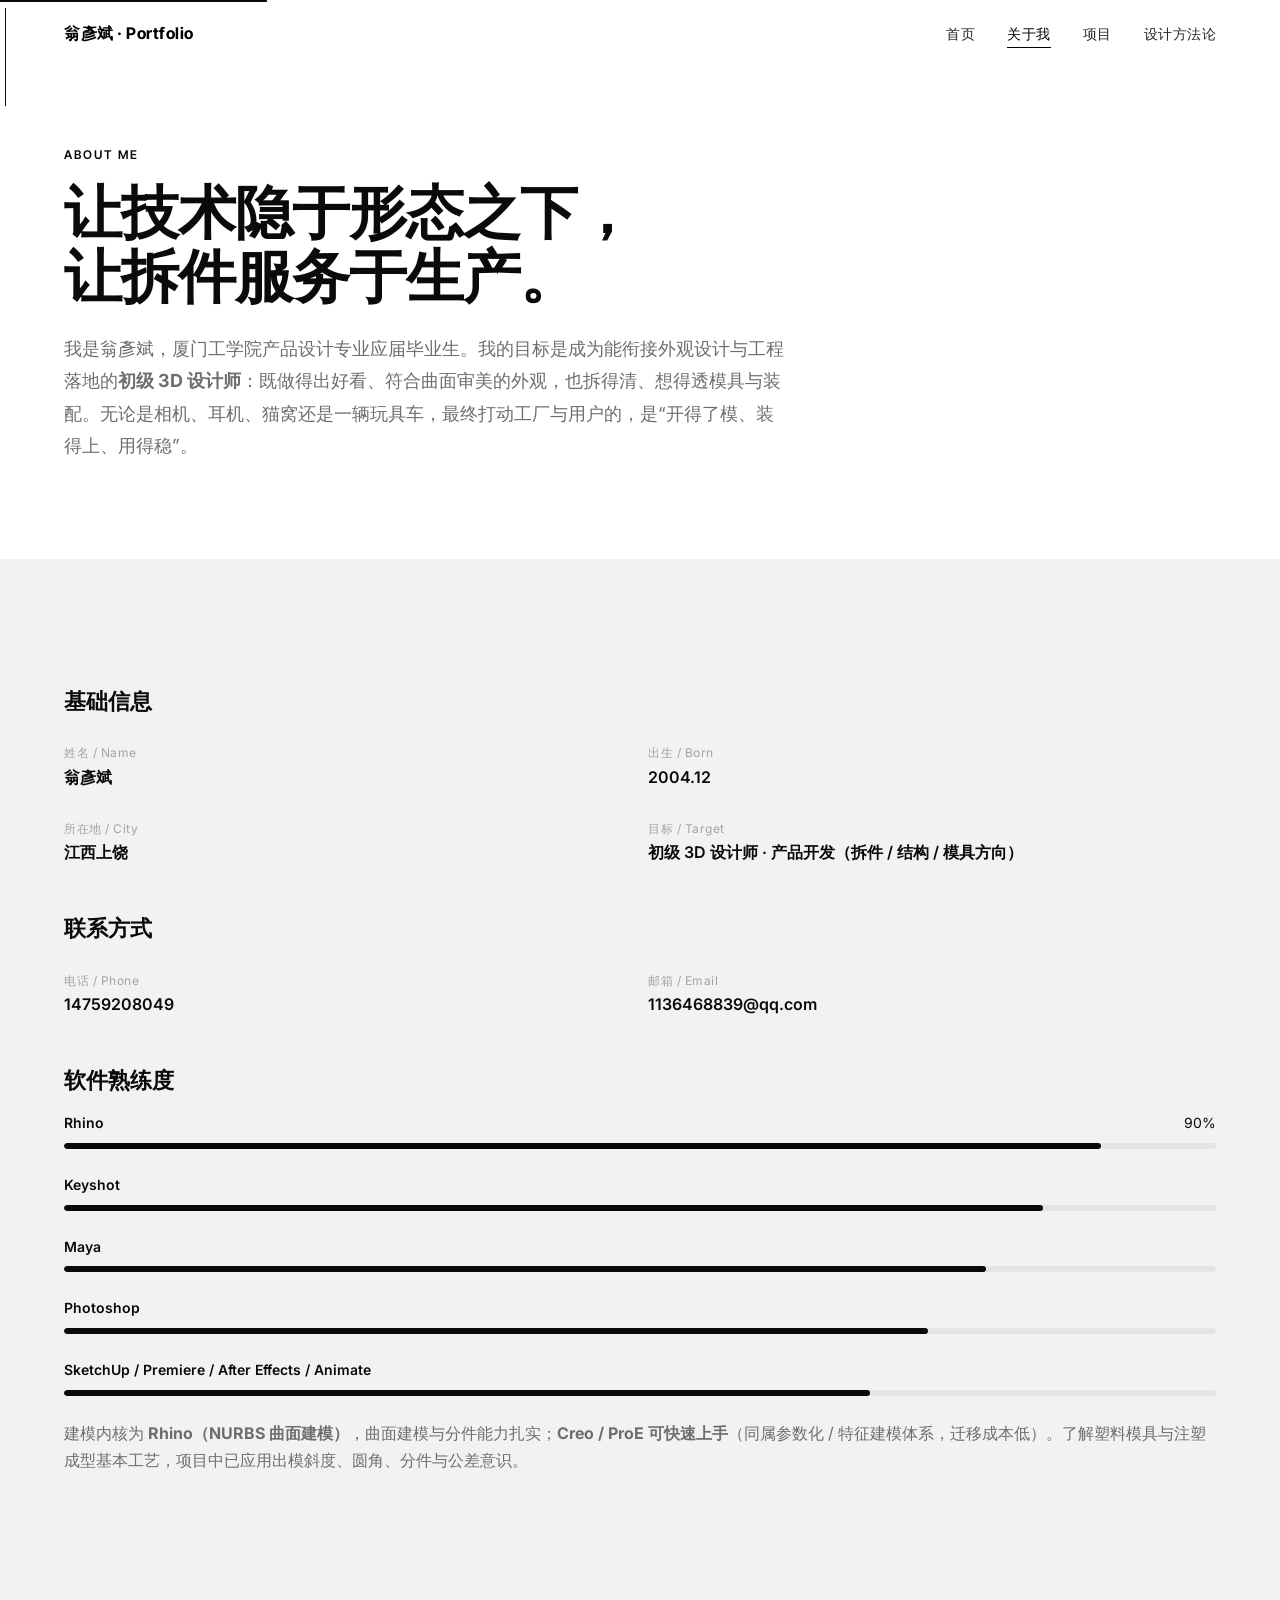
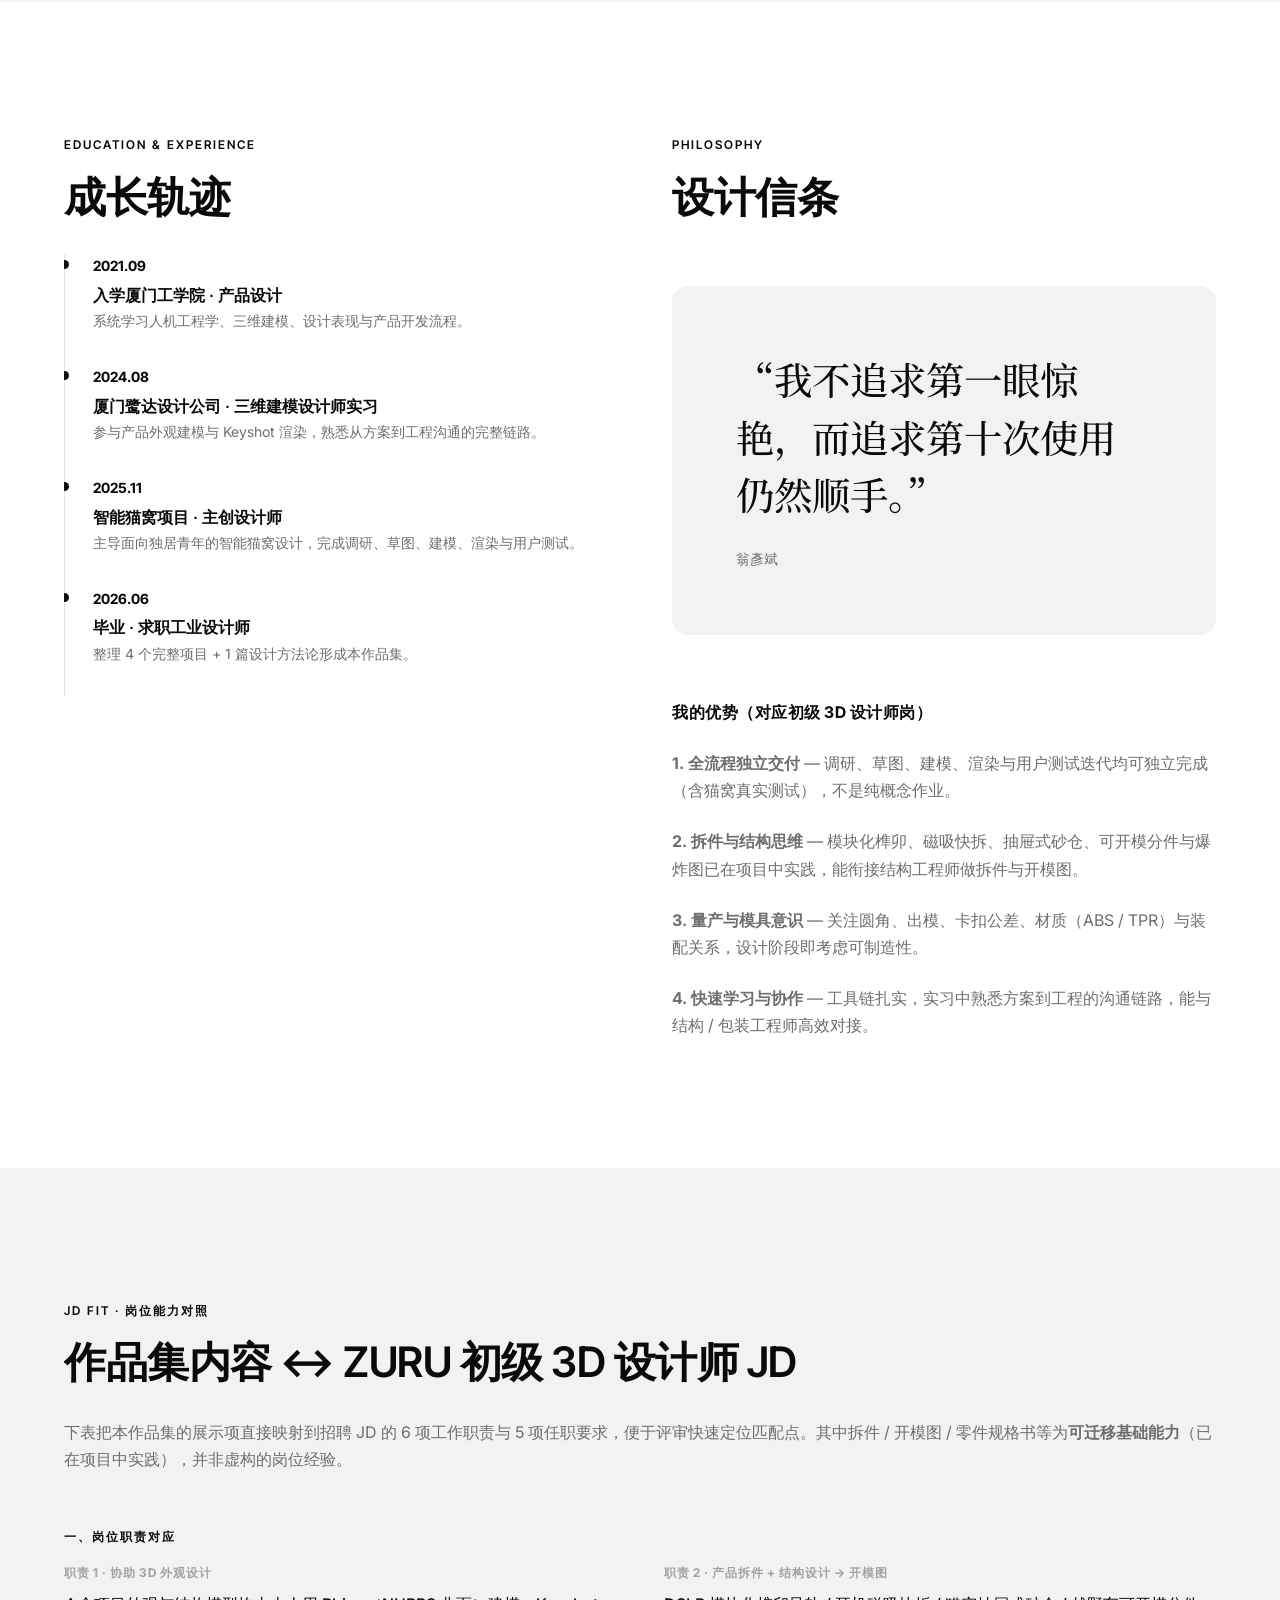
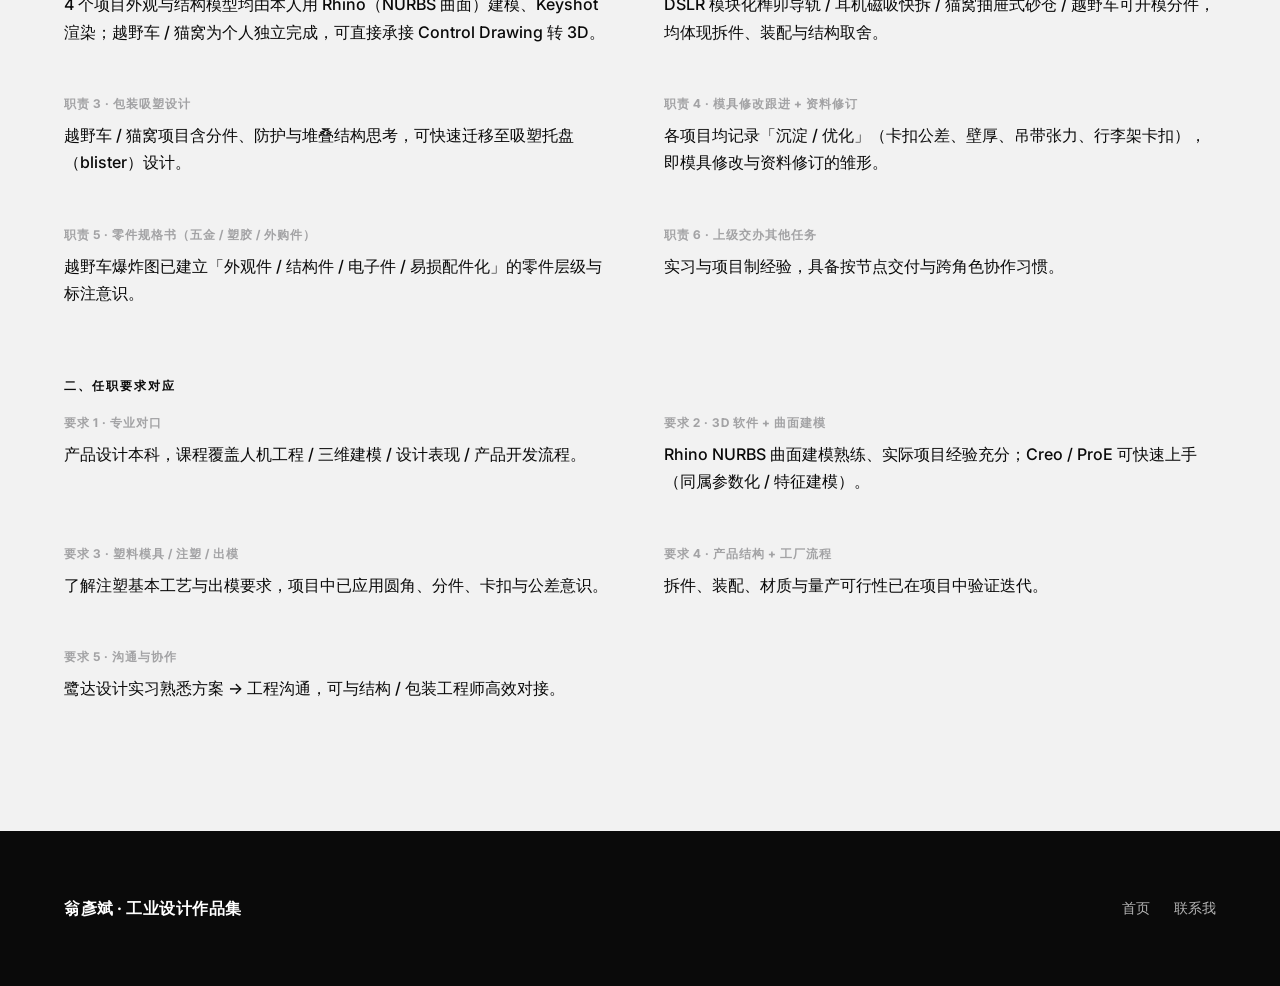
==== commit a1389107: "chore(repo): 部署前完整快照 —— 双构图封面定稿 + 全站极简黑白改版 本次提交是「竖版 + 横版封面正式部署」之前的一次性还原点， 把本地 portfolio-v2 工作区与远程仓库（" ====
--- a/about.html
+++ b/about.html
@@ -1,6 +1,19 @@
 <!DOCTYPE html>
-<html lang="zh-CN">
+<html lang="zh-CN" data-motion="off">
 <head>
+  <script>
+  /* 动效总开关。默认 off：JS 未执行时页面保持纯静态。
+     仅在允许动效时置 on；2.5s 兜底 —— 若 js/motion.js 未就绪，立即退回静态，
+     避免「内容被初始隐藏态锁死」这种不可恢复的失败。 */
+  (function () {
+    var ok = true;
+    try { ok = !window.matchMedia('(prefers-reduced-motion: reduce)').matches; } catch (e) {}
+    if (ok) document.documentElement.setAttribute('data-motion', 'on');
+    setTimeout(function () {
+      if (!window.__motionReady) document.documentElement.setAttribute('data-motion', 'off');
+    }, 2500);
+  })();
+  </script>
   <meta charset="UTF-8">
   <meta name="viewport" content="width=device-width, initial-scale=1.0, viewport-fit=cover">
   <title>关于我 · 翁彥斌</title>
@@ -9,6 +22,8 @@
   <link rel="preconnect" href="https://fonts.gstatic.com" crossorigin>
   <link href="https://fonts.googleapis.com/css2?family=Inter:wght@300;400;500;600;700&family=Inter+Tight:wght@400;500;600;700;800&family=Noto+Serif+SC:wght@400;600;700&display=swap" rel="stylesheet">
   <link rel="stylesheet" href="css/style.css">
+  <!-- 动效与交互层：与视觉系统解耦，删除这一行即可完全回退到静态版 -->
+  <link rel="stylesheet" href="css/motion.css">
 </head>
 <body>
 
@@ -199,5 +214,7 @@
   </footer>
 
   <script src="js/main.js"></script>
+  <!-- 动效引擎：零依赖，需置于 main.js 之后（不接管导航与灯箱的状态机） -->
+  <script src="js/motion.js"></script>
 </body>
 </html>
--- a/css/style.css
+++ b/css/style.css
@@ -1,31 +1,36 @@
 /*
   翁彥斌 · 工业设计作品集 v2
-  设计风格：Editorial Material（编辑材质风）
-  核心特征：暖白底、大地色强调、大留白、大图叙事、材质真实感
+  设计风格：Monochrome Editorial（极简黑白编辑风）
+  核心特征：纯白底、近黑文字、无彩色强调、大留白、大图叙事、材质真实感
 */
 
 /* ───────── 设计令牌 ───────── */
 :root {
-  /* 背景层 */
-  --bg-primary: #f7f5f2;
-  --bg-secondary: #ffffff;
-  --bg-dark: #1a1a1b;
-  --bg-warm: #ede9e4;
+  /* 背景层 —— 极简黑白 */
+  --bg-primary: #ffffff;
+  --bg-secondary: #fafafa;
+  --bg-dark: #0a0a0a;
+  --bg-warm: #f2f2f2;          /* 名称保留以兼容既有引用，值已中性化 */
 
   /* 文本 */
-  --ink: #1a1a1b;
-  --ink-muted: #6b6b6e;
-  --ink-subtle: #9b9b9d;
-  --ink-light: #f7f5f2;
-
-  /* 强调色 */
-  --accent: #b87333;
-  --accent-hover: #d0853e;
-  --accent-soft: #f0e2d3;
+  --ink: #0a0a0a;
+  --ink-muted: #6e6e70;
+  --ink-subtle: #a3a3a5;
+  --ink-light: #ffffff;
+
+  /* 强调色 —— 去掉大地色，改用纯黑承担强调 */
+  --accent: #0a0a0a;
+  --accent-hover: #3f3f41;
+  --accent-soft: #ededed;
+  --link-hover: #7a7a7c;       /* 链接 hover 文字色：黑白体系里用中灰区分 */
 
   /* 线条 */
-  --hairline: #e0dcd6;
-  --hairline-dark: #3a3a3c;
+  --hairline: #e4e4e4;
+  --hairline-dark: #2c2c2e;
+
+  /* 封面构图板 */
+  --cover-ink: #0a0a0a;
+  --cover-bg: #ffffff;
 
   /* 字体 */
   --font-display: 'Inter Tight', 'Inter', -apple-system, BlinkMacSystemFont, 'PingFang SC', 'Microsoft YaHei', 'Noto Sans SC', sans-serif;
@@ -61,9 +66,9 @@
   --radius-lg: 16px;
   --radius-xl: 28px;
 
-  /* 阴影 */
-  --shadow-soft: 0 4px 24px rgba(26, 26, 27, 0.06);
-  --shadow-medium: 0 12px 48px rgba(26, 26, 27, 0.12);
+  /* 阴影 —— 黑白体系下压到最轻 */
+  --shadow-soft: 0 2px 16px rgba(10, 10, 10, 0.05);
+  --shadow-medium: 0 10px 40px rgba(10, 10, 10, 0.10);
 
   /* 过渡 */
   --transition-fast: 0.15s ease;
@@ -108,13 +113,13 @@
 }
 
 a:hover {
-  color: var(--accent);
+  color: var(--link-hover);
 }
 
 /* 选中文本色 */
 ::selection {
-  background-color: var(--accent-soft);
-  color: var(--ink);
+  background-color: var(--accent);
+  color: var(--ink-light);
 }
 
 /* ───────── 容器 ───────── */
@@ -149,13 +154,30 @@
   width: 100%;
   z-index: 1000;
   padding: calc(20px + env(safe-area-inset-top)) 0 20px;
-  transition: background var(--transition-base), box-shadow var(--transition-base), padding var(--transition-base);
+  transition: background var(--transition-base), box-shadow var(--transition-base),
+              padding var(--transition-base), transform var(--transition-base),
+              opacity var(--transition-base);
   mix-blend-mode: difference;
 }
 
+/* 封面期间隐藏导航（参考图即为无顶栏的全幅构图）。
+   导航固定压在最上层，会盖住构图板上缘的模型，形成「框架感」；
+   因此进入封面即收起，滚动越过封面后自顶部滑入并转为实底。 */
+body.cover-mode .nav {
+  transform: translateY(-100%);
+  opacity: 0;
+  pointer-events: none;
+}
+
+body.cover-mode.nav-revealed .nav {
+  transform: translateY(0);
+  opacity: 1;
+  pointer-events: auto;
+}
+
 .nav.scrolled {
-  background-color: rgba(247, 245, 242, 0.96);
-  box-shadow: var(--shadow-soft);
+  background-color: rgba(255, 255, 255, 0.94);
+  box-shadow: 0 1px 0 var(--hairline);
   padding: calc(14px + env(safe-area-inset-top)) 0 14px;
   mix-blend-mode: normal;
 }
@@ -473,81 +495,116 @@
   align-items: center;
 }
 
-/* ───────── 首页 Hero ───────── */
-.hero {
+/* ───────── 封面（极简黑白 · 幽灵白模构图板）─────────
+   设计要点：不再用「照片铺满视口」的思路——1:1 素材在竖屏手机下会被
+   object-fit:cover 放大数倍裁切，导致比例失调。改为比例锁定的 SVG 构图板。
+
+   双布局：单一构图在宽扁容器里必然左右留白、在竖长容器里必然上下留白，
+   实测桌面左右各空 271px、手机上下各空 167px —— 这就是「元素偏小、留白过多」
+   的结构性成因。故 `--wide` 给桌面/打印、`--tall` 给手机，各自把画幅吃满。
+   两者都在 preserveAspectRatio="xMidYMid meet" 下等比缩放：不裁切、不变形。
+
+   顶栏避让：封面不再为导航预留顶部内边距，构图板直接顶到画面上缘，
+   模型可以压出上边界形成出血；导航在封面期间收起，滚过封面后滑入。 */
+.cover {
   position: relative;
   min-height: 100vh;
   display: flex;
   flex-direction: column;
-  justify-content: flex-end;
-  padding-bottom: var(--space-9);
+  background-color: var(--cover-bg);
+  color: var(--cover-ink);
+  padding: 0 0 var(--space-6);
   overflow: hidden;
-  background-color: var(--bg-dark);
-  color: var(--ink-light);
-}
-
-.hero-bg {
+}
+
+/* 构图板：占据封面主体，绝不裁切、绝不变形。
+   flex-basis 归零 + min-height:0 + overflow:hidden 三件套，
+   确保构图板只吃「剩余空间」，不会被 SVG 的固有尺寸撑破封面高度。
+   左右不再留内边距，构图板铺满整幅宽度。 */
+.cover-art {
+  position: relative;
+  flex: 1 1 0;
+  min-height: 0;
+  overflow: hidden;
+  display: flex;
+  align-items: center;
+  justify-content: center;
+  padding: 0;
+}
+
+/* 底缘渐隐：物体压出画布下边时，会正好切在排版块上缘形成硬切。
+   用一层白渐变化解为「溶入背景」，读起来是有意的排版，而不是被裁掉。
+   上缘刻意不加渐隐 —— 模型要顶到画面上缘才是全幅出血。 */
+.cover-art::after {
+  content: '';
   position: absolute;
-  inset: 0;
-  z-index: 0;
-}
-
-.hero-bg img {
+  left: 0;
+  right: 0;
+  bottom: 0;
+  height: 24%;
+  background: linear-gradient(180deg,
+              rgba(255, 255, 255, 0) 0%,
+              rgba(255, 255, 255, 0.72) 58%,
+              var(--cover-bg) 100%);
+  pointer-events: none;
+  z-index: 1;
+}
+
+.cover-svg {
+  display: block;
   width: 100%;
   height: 100%;
-  object-fit: cover;
-  opacity: 0.55;
-}
-
-.hero-overlay {
-  position: absolute;
-  inset: 0;
-  background: linear-gradient(180deg, rgba(26,26,27,0.1) 0%, rgba(26,26,27,0.85) 100%);
-  z-index: 1;
-}
-
-.hero-content {
+  max-height: 100%;
+}
+
+/* 双布局切换：默认宽幅（桌面 / 打印），窄屏换竖幅 */
+.cover-svg--tall { display: none; }
+
+/* 排版块：左对齐，压在构图板下缘 */
+.cover-type {
   position: relative;
   z-index: 2;
-}
-
-.hero-subtitle {
+  flex: 0 0 auto;
+  padding-top: var(--space-4);
+}
+
+.cover-eyebrow {
+  font-family: var(--font-display);
+  font-size: clamp(10px, 0.86vw, 13px);
+  font-weight: 700;
+  line-height: 1.55;
+  letter-spacing: 0.16em;
+  text-transform: uppercase;
+  color: var(--ink);
+}
+
+.cover-word {
+  font-family: var(--font-display);
+  font-size: clamp(54px, 13.2vw, 186px);
+  font-weight: 800;
+  line-height: 0.84;
+  letter-spacing: -0.045em;
+  margin: 0.16em 0 0;
+  color: var(--ink);
+}
+
+.cover-foot {
+  display: flex;
+  flex-wrap: wrap;
+  align-items: baseline;
+  justify-content: space-between;
+  gap: var(--space-2) var(--space-6);
+  margin-top: var(--space-5);
+  padding-top: var(--space-3);
+  border-top: 1px solid var(--hairline);
   font-size: var(--text-sm);
-  letter-spacing: 3px;
-  text-transform: uppercase;
-  opacity: 0.75;
-  margin-bottom: var(--space-4);
-}
-
-.hero-title {
-  font-family: 'Noto Sans SC', 'PingFang SC', 'Microsoft YaHei', sans-serif;
-  font-size: clamp(40px, 7vw, var(--text-5xl));
-  font-weight: 900;
-  line-height: 1.05;
-  letter-spacing: -2px;
-  margin-bottom: var(--space-5);
-}
-
-.hero-desc {
-  max-width: 560px;
-  font-size: var(--text-lg);
-  line-height: 1.7;
-  opacity: 0.85;
-  margin-bottom: var(--space-7);
-}
-
-.hero-meta {
-  display: flex;
-  flex-wrap: wrap;
-  gap: var(--space-6);
-  font-size: var(--text-sm);
-  opacity: 0.7;
-}
-
-.hero-meta span {
-  display: flex;
-  align-items: center;
-  gap: var(--space-2);
+  color: var(--ink-muted);
+}
+
+.cover-foot-cn {
+  font-size: var(--text-base);
+  font-weight: 500;
+  color: var(--ink);
 }
 
 /* ───────── 项目卡片 ───────── */
@@ -1127,6 +1184,24 @@
     padding-bottom: var(--space-8);
   }
   .model-viewer { height: 360px; }
+
+  /* 封面：手机端换竖幅构图（容器 ≈0.46:1，与竖幅画布同比例），排版块独占下方 */
+  .cover {
+    padding: 0 0 var(--space-5);
+  }
+  .cover-art {
+    flex: 1 1 0;
+    min-height: 0;
+    padding: 0;
+  }
+  .cover-svg {
+    max-height: 100%;
+  }
+  .cover-svg--wide { display: none; }
+  .cover-svg--tall { display: block; }
+  .cover-foot {
+    margin-top: var(--space-4);
+  }
 }
 
 @media (max-width: 480px) {
@@ -1135,7 +1210,12 @@
     padding-right: 20px;
   }
   .model-viewer { height: 300px; }
-  .hero-title { letter-spacing: -1px; }
+  .cover-word { letter-spacing: -0.03em; }
+  .cover-art { min-height: 0; }
+  .cover-foot {
+    flex-direction: column;
+    gap: var(--space-2);
+  }
 }
 
 /* ───────── 打印 / PDF 导出优化 ─────────
@@ -1194,12 +1274,30 @@
     padding-right: 28px;
   }
 
-  /* 封面作为整页封面块，铺满整张 A4 */
-  .hero {
+  /* 封面作为整页封面块，铺满整张 A4；构图板按比例缩放，不裁切不变形 */
+  .cover {
     min-height: 100vh;
     break-inside: avoid;
     page-break-inside: avoid;
-    padding: var(--space-9) 0;
+    padding: var(--space-8) 0 var(--space-7);
+  }
+
+  .cover-art {
+    flex: 1 1 auto;
+    min-height: 0;
+    padding: 0 8mm;
+  }
+
+  .cover-svg {
+    max-height: 128mm;
+  }
+
+  /* 打印固定用宽幅构图：窄视口下若把竖幅带进 PDF，整页封面会变味 */
+  .cover-svg--wide { display: block !important; }
+  .cover-svg--tall { display: none !important; }
+
+  .cover-word {
+    font-size: 150px;
   }
 
   /* 项目封面 tighter */
--- a/css/motion.css
+++ b/css/motion.css
@@ -0,0 +1,627 @@
+/*
+  翁彥斌 · 工业设计作品集 v2 · 动效与交互层
+  ══════════════════════════════════════════════════════════════
+  设计依据：会话表格中列出的 5 个网页设计案例，逐案提取交互特征后落地。
+
+  · POCH (poch.studio)      文字遮罩揭示 / 项目行悬停位移 / 滚动驱动字带 / 页面淡切
+  · Webflow (webflow.com)   区块分段进入（stagger）/ 卡片抬升 + 箭头位移 /
+                            导航下划线自中心展开 / 导航滚动收窄
+  · Modulify (modulify.ai)  图片骨架 shimmer / 数字滚动计数 / 滚动 scrub 进度
+  · Motion (motion.dev)     参数基准与实现规范（见下「参数对齐」）
+  · Landdding (landdding.com) 卡片网格交错进场 / 悬停遮罩 + 标题上滑
+
+  ── 参数对齐 Motion.dev ──
+  · tween 默认时长 0.3s；弹簧 bounce 0.25 / damping 10 / mass 1
+  · 滚动值平滑 useSpring { stiffness: 100, damping: 30, restDelta: 0.001 }
+  · 视差 offset ["start end", "end start"]：背景层 ≤0.5×、前景 ≥1×
+  · 图片揭示用 clipPath inset 从中间向两侧展开
+  · 滚动进度 = scaleX(scrollYProgress)，originX 0
+  · 分组编排 delayChildren + stagger；退出动画与「滚动方向隐藏导航」照搬其范式
+
+  ── 三条硬约束 ──
+  1. 只动 transform / opacity / clip-path（合成层友好），绝不触发布局重排。
+  2. 总开关是 <html data-motion="on|off">：
+     'off' 时本文件全部动画规则不生效，页面回到纯静态 ——
+     无 JS、prefers-reduced-motion 两种情形都天然安全。
+  3. 打印必须完全中性化。build_pdf_v2.py 用 Edge 打印导出，
+     若未揭示的区块被导成空白页，整份 PDF 就废了。
+     —— 因此所有「隐藏起点」都写在 @keyframes 的 from 里或由 JS 添加，
+        并在 @media print 中统一 !important 归位。
+  ══════════════════════════════════════════════════════════════ */
+
+/* ───────── 动效令牌 ───────── */
+html[data-motion] {
+  /* 缓动：out 用于进入，inout 用于位移，soft 是 Motion.dev 文档示例曲线 */
+  --m-ease-out: cubic-bezier(.22, 1, .36, 1);
+  --m-ease-inout: cubic-bezier(.65, 0, .35, 1);
+  --m-ease-soft: cubic-bezier(0, .71, .2, 1.01);
+
+  /* 时长 */
+  --m-dur-fast: 200ms;
+  --m-dur-base: 320ms;
+  --m-dur-slow: 560ms;
+  --m-dur-hero: 900ms;
+
+  /* 节奏 */
+  --m-stagger: 70ms;
+  --m-rise: 26px;
+  --m-px: 1;              /* 视差强度系数：移动端由媒体查询下调 */
+}
+
+@media (max-width: 768px) {
+  html[data-motion] {
+    --m-rise: 18px;
+    --m-stagger: 55ms;
+    --m-px: .45;          /* 手机端视差减半：小屏幕上大位移会显廉价且耗电 */
+  }
+}
+
+/* ═══════════════ 一、滚动进度条（Motion.dev: scaleX←scrollYProgress） ═══════════════ */
+.m-scroll-progress {
+  position: fixed;
+  top: 0;
+  left: 0;
+  width: 100%;
+  height: 2px;
+  background-color: var(--ink);
+  transform: scaleX(0);
+  transform-origin: 0 50%;
+  z-index: 1200;
+  pointer-events: none;
+  will-change: transform;
+}
+
+/* ═══════════════ 二、封面：逐字遮罩揭示（POCH） ═══════════════
+   .cover-word 的每个字母由 HTML 内的 <span> 承载（见 index.html）。
+   隐藏起点写在 from 里、用 animation-fill-mode: both，
+   因此首帧即生效、不依赖 JS，也不存在「JS 没跑到就永久不可见」的风险。 */
+html[data-motion="on"] .cover-word > span {
+  display: inline-block;
+  animation: m-letter-up var(--m-dur-hero) var(--m-ease-soft) both;
+  animation-delay: calc(var(--i, 0) * 42ms + 140ms);
+}
+
+@keyframes m-letter-up {
+  from {
+    opacity: 0;
+    transform: translate3d(0, .72em, 0);
+  }
+  to {
+    opacity: 1;
+    transform: translate3d(0, 0, 0);
+  }
+}
+
+html[data-motion="on"] .cover-eyebrow {
+  animation: m-rise-in var(--m-dur-slow) var(--m-ease-out) both;
+  animation-delay: 60ms;
+}
+
+html[data-motion="on"] .cover-foot {
+  animation: m-rise-in var(--m-dur-slow) var(--m-ease-out) both;
+  animation-delay: 620ms;
+}
+
+@keyframes m-rise-in {
+  from {
+    opacity: 0;
+    transform: translate3d(0, 18px, 0);
+  }
+  to {
+    opacity: 1;
+    transform: translate3d(0, 0, 0);
+  }
+}
+
+/* 封面构图板：随滚动缓慢上浮（背景层 0.5× 视差，Motion.dev 口径） */
+html[data-motion="on"] .cover-art .cover-svg {
+  will-change: transform;
+}
+
+/* ═══════════════ 三、页面入口（项目页 / 关于页 hero） ═══════════════
+   与封面同理，用 CSS 动画，不进 JS 揭示队列（JS 会主动跳过 hero 区域）。 */
+html[data-motion="on"] .project-hero .label,
+html[data-motion="on"] .about-hero .label {
+  animation: m-rise-in var(--m-dur-base) var(--m-ease-out) both;
+  animation-delay: 40ms;
+}
+
+/* 主标题用 clip-path 从下往上「擦出」——POCH 的 mask 揭示，中文标题不拆字也成立 */
+html[data-motion="on"] .project-hero h1,
+html[data-motion="on"] .about-hero h1 {
+  animation: m-wipe-up var(--m-dur-slow) var(--m-ease-soft) both;
+  animation-delay: 120ms;
+}
+
+@keyframes m-wipe-up {
+  from {
+    opacity: 0;
+    clip-path: inset(0 0 100% 0);
+    transform: translate3d(0, 14px, 0);
+  }
+  to {
+    opacity: 1;
+    clip-path: inset(0 0 0 0);
+    transform: translate3d(0, 0, 0);
+  }
+}
+
+html[data-motion="on"] .project-hero .body-large,
+html[data-motion="on"] .about-hero .body-large {
+  animation: m-rise-in var(--m-dur-slow) var(--m-ease-out) both;
+  animation-delay: 260ms;
+}
+
+/* hero 内的元信息格：分段编排（Motion.dev: delayChildren + stagger） */
+html[data-motion="on"] .project-hero .project-meta-grid > .meta-item {
+  animation: m-rise-in var(--m-dur-base) var(--m-ease-out) both;
+  animation-delay: calc(var(--m-i, 0) * 80ms + 380ms);
+}
+
+/* ═══════════════ 四、滚动揭示：初始隐藏态（JS 加 .is-in 后归位） ═══════════════
+   注意：JS 会跳过 .cover / .project-hero / .about-hero 内的元素，
+   避免与上面的入口动画叠加。 */
+
+/* 4-1 原子块：淡入 + 上移 */
+html[data-motion="on"] :is(
+  .project-card,
+  .figure,
+  .quote-block,
+  .failed-concept,
+  .skill-bar,
+  .timeline-list > li,
+  .stat-item,
+  .meta-item,
+  .viewer-wrap
+) {
+  opacity: 0;
+  transform: translate3d(0, var(--m-rise), 0);
+}
+
+/* 4-2 文字叶子：遮罩擦出（标题）/ 淡入上移（正文） */
+html[data-motion="on"] :is(
+  .label,
+  .heading-1,
+  .heading-2,
+  .heading-3,
+  .heading-4,
+  .stage-title,
+  .body,
+  .body-large,
+  .stage-body
+) {
+  opacity: 0;
+  transform: translate3d(0, calc(var(--m-rise) * .7), 0);
+}
+
+html[data-motion="on"] :is(
+  .heading-1,
+  .heading-2,
+  .stage-title
+) {
+  clip-path: inset(0 0 100% 0);
+}
+
+/* 4-3 揭示完成态 */
+html[data-motion="on"] .is-in {
+  opacity: 1 !important;
+  transform: translate3d(0, 0, 0) !important;
+  clip-path: inset(0 0 0 0) !important;
+  transition:
+    opacity var(--m-dur-slow) var(--m-ease-out),
+    transform var(--m-dur-slow) var(--m-ease-out),
+    clip-path var(--m-dur-slow) var(--m-ease-soft);
+  transition-delay: var(--m-delay, 0ms);
+}
+
+/* ═══════════════ 五、图片：骨架 shimmer + clip 揭示（Modulify + Motion.dev） ═══════════════ */
+/* 骨架不做「覆盖层元素」而做「图片自身背景」——覆盖层要测量图片盒模型，
+   图片未加载时高度为 0（width:100% + height:auto），必然错位。
+   直接把 shimmer 铺在 img 自己的盒子里，几何天然正确、零测量。 */
+html[data-motion="on"] .figure.is-loading img,
+html[data-motion="on"] .project-card-image.is-loading img {
+  background-image: linear-gradient(100deg,
+                    var(--bg-warm) 0%,
+                    #e9e9ea 42%,
+                    var(--bg-warm) 78%);
+  background-size: 220% 100%;
+  animation: m-shimmer 1.5s linear infinite;
+}
+
+/* 骨架阶段图片自身尚未绘出，用 min-height 兜住盒模型避免高度跳动 */
+html[data-motion="on"] .project-card-image.is-loading {
+  background-color: var(--bg-warm);
+}
+
+@keyframes m-shimmer {
+  from { background-position: 180% 0; }
+  to   { background-position: -80% 0; }
+}
+
+.figure {
+  position: relative;
+}
+
+/* clip 揭示：由 JS 加到已进入视口的图片上，与父级 .figure 的淡入同时发生 */
+html[data-motion="on"] .figure img.m-clip {
+  clip-path: inset(0 50% 0 50%);
+  transform: scale(1.05);
+  transition:
+    clip-path 780ms var(--m-ease-soft),
+    transform 900ms var(--m-ease-out);
+}
+
+html[data-motion="on"] .figure img.m-clip.is-in {
+  clip-path: inset(0 0 0 0);
+  transform: scale(1);
+}
+
+/* ═══════════════ 六、悬停反馈 ═══════════════ */
+
+/* 6-1 导航链接：下划线自中心展开（Webflow） */
+.nav-link {
+  position: relative;
+}
+
+.nav-link::after {
+  content: '';
+  position: absolute;
+  left: 0;
+  right: 0;
+  bottom: -6px;
+  height: 1.5px;
+  background-color: currentColor;
+  transform: scaleX(0);
+  transform-origin: 50% 50%;
+  transition: transform var(--m-dur-base) var(--m-ease-out);
+}
+
+@media (hover: hover) {
+  .nav-link:hover::after {
+    transform: scaleX(1);
+  }
+}
+
+.nav-link.active::after {
+  transform: scaleX(1);
+}
+
+/* 导航激活项原有 border-bottom 与上面的伪元素重复，去掉避免双线 */
+.nav-link.active {
+  border-bottom: none;
+}
+
+/* 6-2 项目卡片：图片放大 + 灰阶遮罩 + CTA 上滑（Landdding + Webflow）
+   遮罩与 CTA 由 JS 注入为装饰性元素（aria-hidden）。 */
+.project-card-image {
+  position: relative;
+}
+
+.project-card-shade {
+  position: absolute;
+  inset: 0;
+  background: linear-gradient(180deg,
+              rgba(10, 10, 10, 0) 34%,
+              rgba(10, 10, 10, .34) 100%);
+  opacity: 0;
+  transition: opacity var(--m-dur-base) var(--m-ease-out);
+  pointer-events: none;
+  z-index: 1;
+}
+
+.card-cta {
+  display: block;
+  overflow: hidden;
+  height: 0;
+  font-family: var(--font-display);
+  font-size: var(--text-xs);
+  font-weight: 700;
+  letter-spacing: 1.5px;
+  text-transform: uppercase;
+  color: var(--ink);
+  transition: height var(--m-dur-base) var(--m-ease-out),
+              opacity var(--m-dur-base) var(--m-ease-out);
+  opacity: 0;
+}
+
+.card-cta > span {
+  display: inline-block;
+  transform: translate3d(0, 120%, 0);
+  transition: transform var(--m-dur-base) var(--m-ease-soft);
+}
+
+/* 末尾箭头：hover 时右移（Webflow 的箭头位移） */
+.card-cta::after {
+  content: '→';
+  display: inline-block;
+  margin-left: 6px;
+  transform: translate3d(0, 120%, 0);
+  transition: transform var(--m-dur-base) var(--m-ease-soft);
+}
+
+@media (hover: hover) {
+  .project-card:hover .project-card-image img {
+    transform: scale(1.06);
+  }
+
+  .project-card:hover .project-card-shade {
+    opacity: 1;
+  }
+
+  .project-card:hover .card-cta {
+    height: 18px;
+    opacity: 1;
+  }
+
+  .project-card:hover .card-cta > span,
+  .project-card:hover .card-cta::after {
+    transform: translate3d(0, 0, 0);
+    transition-delay: 40ms;
+  }
+
+  /* 标题随 hover 轻微右移（POCH 的项目行位移） */
+  .project-card:hover .project-card-title {
+    transform: translate3d(6px, 0, 0);
+  }
+}
+
+.project-card-title {
+  transition: transform var(--m-dur-base) var(--m-ease-out);
+}
+
+.project-card-index {
+  transition: opacity var(--m-dur-base) var(--m-ease-out);
+}
+
+/* 6-3 图片：hover 轻微放大（仅指针设备，避免触屏残留缩放态） */
+@media (hover: hover) and (min-width: 769px) {
+  .figure img:not(.m-clip),
+  .image-row .figure img {
+    transition: transform var(--m-dur-slow) var(--m-ease-out);
+  }
+
+  .figure img:hover {
+    transform: scale(1.015);
+  }
+}
+
+/* 6-4 按钮：磁性位移（由 JS 写入 --m-mx / --m-my），箭头右移 */
+.btn {
+  position: relative;
+  transition:
+    transform var(--m-dur-base) var(--m-ease-out),
+    background var(--m-dur-base) var(--m-ease-out),
+    border-color var(--m-dur-base) var(--m-ease-out),
+    color var(--m-dur-base) var(--m-ease-out);
+}
+
+html[data-motion="on"] .btn {
+  transform: translate3d(var(--m-mx, 0px), var(--m-my, 0px), 0);
+}
+
+/* 6-5 小卡片的发丝线反馈（黑白体系下用描边承担「发光」的语义） */
+@media (hover: hover) {
+  .failed-concept,
+  .stat-item,
+  .meta-item {
+    transition: border-color var(--m-dur-base) var(--m-ease-out),
+                transform var(--m-dur-base) var(--m-ease-out);
+  }
+
+  .failed-concept:hover {
+    transform: translate3d(0, -3px, 0);
+    border-color: var(--ink-subtle);
+  }
+
+  .stat-item:hover {
+    transform: translate3d(0, -3px, 0);
+  }
+}
+
+/* ═══════════════ 七、滚动字带（POCH 的 scroll text lines） ═══════════════
+   两行反向、由滚动位置驱动横向位移；实心 / 描边交替。
+   放在页脚之上，与深色页脚连成一块，给页面收尾一个节奏落点。 */
+.ticker-band {
+  position: relative;
+  overflow: hidden;
+  background-color: var(--bg-dark);
+  padding: var(--space-7) 0 var(--space-6);
+  user-select: none;
+}
+
+.m-ticker {
+  display: flex;
+  white-space: nowrap;
+  will-change: transform;
+}
+
+.m-ticker + .m-ticker {
+  margin-top: var(--space-3);
+}
+
+.m-ticker > span {
+  flex: 0 0 auto;
+  font-family: var(--font-display);
+  font-size: clamp(28px, 5.4vw, 68px);
+  font-weight: 800;
+  line-height: 1.1;
+  letter-spacing: -.02em;
+  padding-right: .34em;
+  color: var(--ink-light);
+}
+
+.m-ticker > span.is-outline {
+  color: transparent;
+  -webkit-text-stroke: 1px rgba(255, 255, 255, .5);
+}
+
+/* ═══════════════ 八、滚动 scrub 进度线（Modulify + Motion.dev） ═══════════════ */
+/* 由 JS 在第 2 行（含多个 track 的容器）挂载；无线条时规则不生效 */
+.m-scrub-line {
+  position: absolute;
+  left: 5px;
+  top: 8px;
+  width: 1px;
+  background-color: var(--ink);
+  transform-origin: 50% 0;
+  transform: scaleY(0);
+  will-change: transform;
+  pointer-events: none;
+}
+
+/* ═══════════════ 九、滚动方向隐藏导航（Motion.dev: scroll-hide-header） ═══════════════
+   ⚠️ 必须用 !important：style.css 里 `body.cover-mode.nav-revealed .nav` 的
+   特异度是 (0,3,1)，高于本文件任何不以 !important 书写的选择器，
+   且在首页滚过封面后它恒为真 —— 不加 !important 会让「向下滚动收起导航」永久失效。
+   封面模式下导航本就收起，两者不会互相干扰。 */
+.nav.nav-hide {
+  transform: translateY(-100%) !important;
+  opacity: 0 !important;
+  pointer-events: none !important;
+}
+
+/* ═══════════════ 十、页面切换（Motion.dev: AnimatePresence 的跨页等价物） ═══════════════ */
+/* 10-1 原生跨文档 View Transitions */
+@view-transition {
+  navigation: auto;
+}
+
+::view-transition-old(root) {
+  animation: m-vt-out 220ms var(--m-ease-inout) both;
+}
+
+::view-transition-new(root) {
+  animation: m-vt-in 340ms var(--m-ease-out) both;
+}
+
+@keyframes m-vt-out {
+  to {
+    opacity: 0;
+    transform: translate3d(0, -10px, 0) scale(.995);
+  }
+}
+
+@keyframes m-vt-in {
+  from {
+    opacity: 0;
+    transform: translate3d(0, 14px, 0) scale(.995);
+  }
+}
+
+/* 10-2 无 View Transitions 支持时的降级：整页淡出后再跳转 */
+html[data-motion="on"] body {
+  transition: opacity 220ms var(--m-ease-inout), transform 220ms var(--m-ease-inout);
+}
+
+html[data-motion="on"] body.is-leaving {
+  opacity: 0;
+  transform: translate3d(0, -8px, 0);
+  pointer-events: none;
+}
+
+/* ═══════════════ 十一、触屏与性能保护 ═══════════════ */
+/* 移动端 backdrop-filter 成本高且易掉帧：只在桌面启用导航毛玻璃 */
+@media (min-width: 1024px) and (hover: hover) {
+  .nav.scrolled {
+    backdrop-filter: saturate(180%) blur(12px);
+    -webkit-backdrop-filter: saturate(180%) blur(12px);
+    background-color: rgba(255, 255, 255, .82);
+  }
+}
+
+/* 触屏设备不保留 hover 缩放残留 */
+@media (hover: none) {
+  .project-card-shade {
+    opacity: .55;
+  }
+
+  .card-cta {
+    height: 18px;
+    opacity: .85;
+  }
+
+  .card-cta > span,
+  .card-cta::after {
+    transform: none;
+  }
+}
+
+/* ═══════════════ 十二、减弱动效（prefers-reduced-motion） ═══════════════
+   总开关被内联脚本置为 off，本文件所有 html[data-motion="on"] 规则全部失效；
+   此处再兜一道底：禁止一切动画与过渡，确保静态可读。 */
+html[data-motion="off"] *,
+html[data-motion="off"] *::before,
+html[data-motion="off"] *::after {
+  animation-duration: .001ms !important;
+  animation-delay: 0ms !important;
+  animation-iteration-count: 1 !important;
+  transition-duration: .001ms !important;
+  transition-delay: 0ms !important;
+}
+
+html[data-motion="off"] .m-scroll-progress {
+  display: none !important;
+}
+
+/* ═══════════════ 十三、打印 / PDF 导出中性化（关键） ═══════════════
+   必须把每一个「隐藏起点」都归位，否则 build_pdf_v2.py 会把
+   尚未揭示的区块打印成空白页、页码与内容全错。 */
+@media print {
+  html[data-motion] :is(
+    .project-card,
+    .figure,
+    .quote-block,
+    .failed-concept,
+    .skill-bar,
+    .timeline-list > li,
+    .stat-item,
+    .meta-item,
+    .viewer-wrap,
+    .label,
+    .heading-1,
+    .heading-2,
+    .heading-3,
+    .heading-4,
+    .stage-title,
+    .body,
+    .body-large,
+    .stage-body,
+    .cover-word > span,
+    .cover-eyebrow,
+    .cover-foot
+  ) {
+    opacity: 1 !important;
+    transform: none !important;
+    clip-path: none !important;
+    animation: none !important;
+    transition: none !important;
+  }
+
+  /* ⚠️ 必须单独列出 .m-clip：clip 揭示的 clip-path 挂在 <img> 上而不是 .figure 上，
+     漏掉这一条会让「未滚动到的图片」以 inset(0 50% 0 50%) 被导出成完全不可见。 */
+  html[data-motion] img.m-clip {
+    clip-path: none !important;
+    transform: none !important;
+    transition: none !important;
+  }
+
+  /* 装饰性动效元素不进入 PDF */
+  .m-scroll-progress,
+  .ticker-band,
+  .project-card-shade,
+  .card-cta,
+  .m-scrub-line {
+    display: none !important;
+  }
+
+  /* 骨架 shimmer 即便动画被停掉，也不该在图片下方留一块灰渐变 */
+  .figure.is-loading img,
+  .project-card-image.is-loading img {
+    background-image: none !important;
+    animation: none !important;
+  }
+
+  .project-card-title {
+    transform: none !important;
+  }
+}
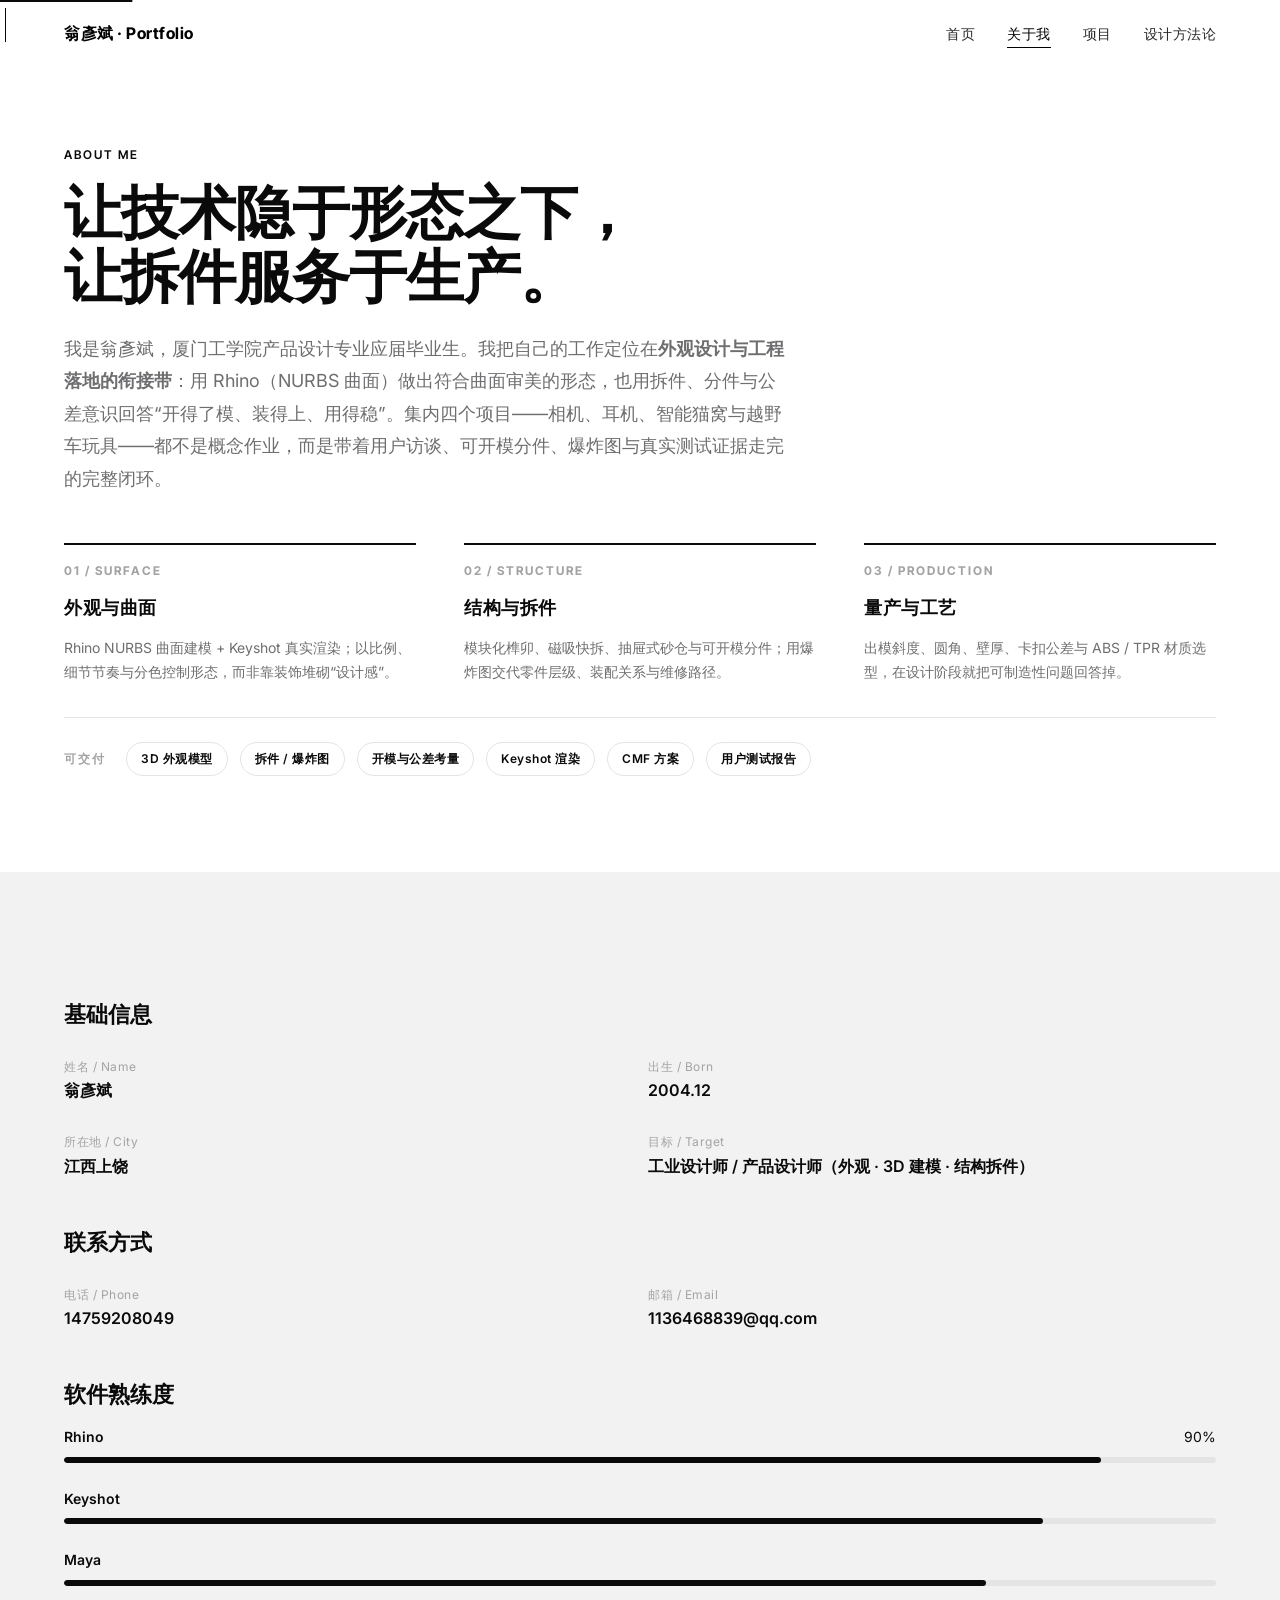
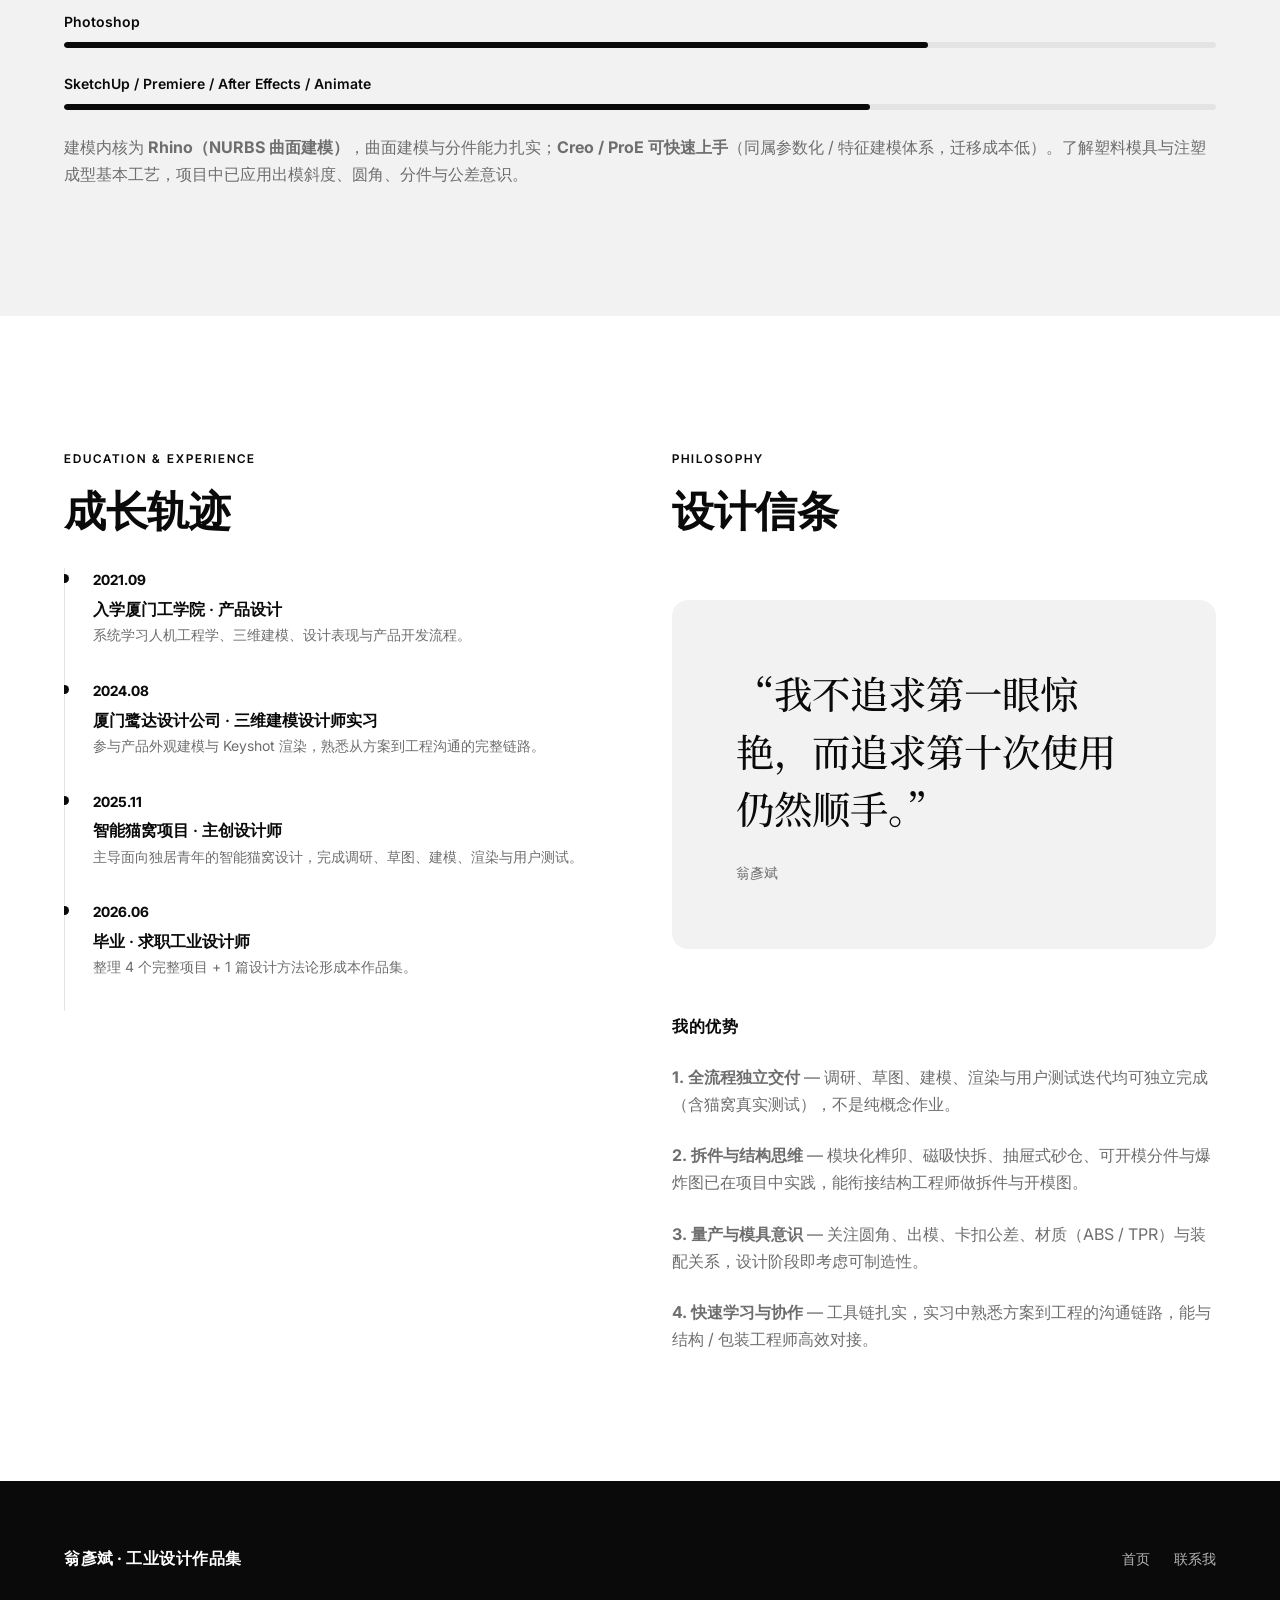
==== commit bdd3e685: "chore(repo): 站点内容去岗位定向 + PDF v3.1 管线与部署工具入库" ====
--- a/about.html
+++ b/about.html
@@ -52,7 +52,37 @@
       <div class="container">
         <p class="label">About Me</p>
         <h1 class="heading-1 mb-5">让技术隐于形态之下，<br>让拆件服务于生产。</h1>
-        <p class="body-large max-w-3xl">我是翁彥斌，厦门工学院产品设计专业应届毕业生。我的目标是成为能衔接外观设计与工程落地的<strong>初级 3D 设计师</strong>：既做得出好看、符合曲面审美的外观，也拆得清、想得透模具与装配。无论是相机、耳机、猫窝还是一辆玩具车，最终打动工厂与用户的，是“开得了模、装得上、用得稳”。</p>
+        <p class="body-large max-w-3xl">我是翁彥斌，厦门工学院产品设计专业应届毕业生。我把自己的工作定位在<strong>外观设计与工程落地的衔接带</strong>：用 Rhino（NURBS 曲面）做出符合曲面审美的形态，也用拆件、分件与公差意识回答“开得了模、装得上、用得稳”。集内四个项目——相机、耳机、智能猫窝与越野车玩具——都不是概念作业，而是带着用户访谈、可开模分件、爆炸图与真实测试证据走完的完整闭环。</p>
+
+        <!-- 能力矩阵：把"会建模"翻译成可被工程与工厂接住的三条能力线 -->
+        <div class="capability-matrix">
+          <div class="cap-item">
+            <p class="cap-index">01 / Surface</p>
+            <h3 class="cap-title">外观与曲面</h3>
+            <p class="cap-desc">Rhino NURBS 曲面建模 + Keyshot 真实渲染；以比例、细节节奏与分色控制形态，而非靠装饰堆砌“设计感”。</p>
+          </div>
+          <div class="cap-item">
+            <p class="cap-index">02 / Structure</p>
+            <h3 class="cap-title">结构与拆件</h3>
+            <p class="cap-desc">模块化榫卯、磁吸快拆、抽屉式砂仓与可开模分件；用爆炸图交代零件层级、装配关系与维修路径。</p>
+          </div>
+          <div class="cap-item">
+            <p class="cap-index">03 / Production</p>
+            <h3 class="cap-title">量产与工艺</h3>
+            <p class="cap-desc">出模斜度、圆角、壁厚、卡扣公差与 ABS / TPR 材质选型，在设计阶段就把可制造性问题回答掉。</p>
+          </div>
+        </div>
+
+        <!-- 可交付物：让评审一眼看到"我能交出什么" -->
+        <div class="deliverable-strip">
+          <span class="ds-label">可交付</span>
+          <span class="ds-chip">3D 外观模型</span>
+          <span class="ds-chip">拆件 / 爆炸图</span>
+          <span class="ds-chip">开模与公差考量</span>
+          <span class="ds-chip">Keyshot 渲染</span>
+          <span class="ds-chip">CMF 方案</span>
+          <span class="ds-chip">用户测试报告</span>
+        </div>
       </div>
     </section>
 
@@ -77,7 +107,7 @@
                 </div>
                 <div>
                   <p class="caption">目标 / Target</p>
-                  <p style="font-weight:600;">初级 3D 设计师 · 产品开发（拆件 / 结构 / 模具方向）</p>
+                  <p style="font-weight:600;">工业设计师 / 产品设计师（外观 · 3D 建模 · 结构拆件）</p>
                 </div>
               </div>
             </div>
@@ -163,7 +193,7 @@
               <cite>翁彥斌</cite>
             </div>
             <div class="stack stack-md" style="margin-top:var(--space-7);">
-              <h3 class="heading-4">我的优势（对应初级 3D 设计师岗）</h3>
+              <h3 class="heading-4">我的优势</h3>
               <p class="body"><strong>1. 全流程独立交付</strong> — 调研、草图、建模、渲染与用户测试迭代均可独立完成（含猫窝真实测试），不是纯概念作业。</p>
               <p class="body"><strong>2. 拆件与结构思维</strong> — 模块化榫卯、磁吸快拆、抽屉式砂仓、可开模分件与爆炸图已在项目中实践，能衔接结构工程师做拆件与开模图。</p>
               <p class="body"><strong>3. 量产与模具意识</strong> — 关注圆角、出模、卡扣公差、材质（ABS / TPR）与装配关系，设计阶段即考虑可制造性。</p>
@@ -174,32 +204,6 @@
       </div>
     </section>
 
-    <section class="section section-warm">
-      <div class="container">
-        <p class="label">JD Fit · 岗位能力对照</p>
-        <h2 class="heading-2 mb-6">作品集内容 ↔ ZURU 初级 3D 设计师 JD</h2>
-        <p class="body mb-7">下表把本作品集的展示项直接映射到招聘 JD 的 6 项工作职责与 5 项任职要求，便于评审快速定位匹配点。其中拆件 / 开模图 / 零件规格书等为<strong>可迁移基础能力</strong>（已在项目中实践），并非虚构的岗位经验。</p>
-
-        <p class="label mb-4">一、岗位职责对应</p>
-        <div class="grid-2 gap-large mb-8">
-          <div class="meta-item"><dt>职责 1 · 协助 3D 外观设计</dt><dd>4 个项目外观与结构模型均由本人用 Rhino（NURBS 曲面）建模、Keyshot 渲染；越野车 / 猫窝为个人独立完成，可直接承接 Control Drawing 转 3D。</dd></div>
-          <div class="meta-item"><dt>职责 2 · 产品拆件 + 结构设计 → 开模图</dt><dd>DSLR 模块化榫卯导轨 / 耳机磁吸快拆 / 猫窝抽屉式砂仓 / 越野车可开模分件，均体现拆件、装配与结构取舍。</dd></div>
-          <div class="meta-item"><dt>职责 3 · 包装吸塑设计</dt><dd>越野车 / 猫窝项目含分件、防护与堆叠结构思考，可快速迁移至吸塑托盘（blister）设计。</dd></div>
-          <div class="meta-item"><dt>职责 4 · 模具修改跟进 + 资料修订</dt><dd>各项目均记录「沉淀 / 优化」（卡扣公差、壁厚、吊带张力、行李架卡扣），即模具修改与资料修订的雏形。</dd></div>
-          <div class="meta-item"><dt>职责 5 · 零件规格书（五金 / 塑胶 / 外购件）</dt><dd>越野车爆炸图已建立「外观件 / 结构件 / 电子件 / 易损配件化」的零件层级与标注意识。</dd></div>
-          <div class="meta-item"><dt>职责 6 · 上级交办其他任务</dt><dd>实习与项目制经验，具备按节点交付与跨角色协作习惯。</dd></div>
-        </div>
-
-        <p class="label mb-4">二、任职要求对应</p>
-        <div class="grid-2 gap-large">
-          <div class="meta-item"><dt>要求 1 · 专业对口</dt><dd>产品设计本科，课程覆盖人机工程 / 三维建模 / 设计表现 / 产品开发流程。</dd></div>
-          <div class="meta-item"><dt>要求 2 · 3D 软件 + 曲面建模</dt><dd>Rhino NURBS 曲面建模熟练、实际项目经验充分；Creo / ProE 可快速上手（同属参数化 / 特征建模）。</dd></div>
-          <div class="meta-item"><dt>要求 3 · 塑料模具 / 注塑 / 出模</dt><dd>了解注塑基本工艺与出模要求，项目中已应用圆角、分件、卡扣与公差意识。</dd></div>
-          <div class="meta-item"><dt>要求 4 · 产品结构 + 工厂流程</dt><dd>拆件、装配、材质与量产可行性已在项目中验证迭代。</dd></div>
-          <div class="meta-item"><dt>要求 5 · 沟通与协作</dt><dd>鹭达设计实习熟悉方案 → 工程沟通，可与结构 / 包装工程师高效对接。</dd></div>
-        </div>
-      </div>
-    </section>
 
   </main>
 
--- a/css/style.css
+++ b/css/style.css
@@ -934,6 +934,83 @@
 /* 移除个人照片后，关于我信息区改为单列铺满 */
 .about-grid-info {
   display: block;
+}
+
+/* About hero · 能力矩阵（外观 / 结构 / 量产 三线，PDF 导出同样生效） */
+.capability-matrix {
+  display: grid;
+  grid-template-columns: 1fr;
+  gap: var(--space-6);
+  margin-top: var(--space-7);
+}
+
+@media (min-width: 900px) {
+  .capability-matrix {
+    grid-template-columns: repeat(3, 1fr);
+    gap: var(--space-7);
+  }
+}
+
+.cap-item {
+  border-top: 2px solid var(--accent);
+  padding-top: var(--space-4);
+}
+
+.cap-index {
+  font-family: var(--font-display);
+  font-size: var(--text-xs);
+  font-weight: 700;
+  letter-spacing: 2px;
+  text-transform: uppercase;
+  color: var(--ink-subtle);
+  margin-bottom: var(--space-3);
+}
+
+.cap-title {
+  font-family: var(--font-display);
+  font-size: var(--text-lg);
+  font-weight: 700;
+  letter-spacing: 0.5px;
+  margin-bottom: var(--space-3);
+}
+
+.cap-desc {
+  font-size: var(--text-sm);
+  line-height: 1.75;
+  color: var(--ink-muted);
+}
+
+/* About hero · 可交付物条 */
+.deliverable-strip {
+  display: flex;
+  flex-wrap: wrap;
+  align-items: center;
+  gap: var(--space-3);
+  margin-top: var(--space-6);
+  padding-top: var(--space-5);
+  border-top: 1px solid var(--hairline);
+}
+
+.ds-label {
+  font-family: var(--font-display);
+  font-size: var(--text-xs);
+  font-weight: 700;
+  letter-spacing: 2px;
+  text-transform: uppercase;
+  color: var(--ink-subtle);
+  margin-right: var(--space-2);
+}
+
+.ds-chip {
+  font-size: var(--text-xs);
+  font-weight: 600;
+  letter-spacing: 0.5px;
+  padding: 6px 14px;
+  border: 1px solid var(--hairline);
+  border-radius: 999px;
+  color: var(--ink);
+  background: var(--bg-primary);
+  white-space: nowrap;
 }
 
 .about-portrait {
@@ -1413,3 +1490,83 @@
     text-decoration: none;
   }
 }
+
+/* ═══ PDF 导出专用模式（body.pdf-export，由 build_pdf_v3.py 注入）═══
+   截图渲染不触发 @media print，故用独立 class 显式降级网页专属元素，
+   让「全页截图 → 切片」产物与屏幕观感一致。 */
+body.pdf-export .nav,
+body.pdf-export .mobile-menu,
+body.pdf-export .nav-toggle,
+body.pdf-export .nav-links,
+body.pdf-export .footer,
+body.pdf-export .ticker-band,
+body.pdf-export .viewer-hint,
+body.pdf-export .viewer-loading,
+body.pdf-export .container.flex-between {   /* 底部「返回 / 下一个」导航条，导出无意义 */
+  display: none !important;
+}
+
+/* 封面 / 关于页 hero 在 headless 下 100vh 会随窗口高爆炸，
+   固定为「一张横向 A4 页」对应的 CSS 高度（渲染宽 / √2），让封面恰好占满一页 */
+body.pdf-export .cover {
+  min-height: 905px !important;
+  padding: 48px 0 40px !important;
+}
+body.pdf-export .about-hero {
+  min-height: 905px !important;
+  padding-top: 56px !important;
+  padding-bottom: 40px !important;
+}
+
+/* 封面强制宽幅构图（wide 双版已内置，继承即可） */
+body.pdf-export .cover-svg--tall { display: none !important; }
+body.pdf-export .cover-svg--wide { display: block !important; }
+
+/* 越野车"可交互 3D 模型"板块：PDF 无法交互，整个 section 删除（含标题与说明段） */
+body.pdf-export #viewer-section { display: none !important; }
+
+/* 中和动效隐藏起点（截图不吃 @media print，必须显式归位，否则下方内容 opaque:0 被截成空白） */
+body.pdf-export :is(
+  .project-card, .figure, .quote-block, .failed-concept, .skill-bar,
+  .timeline-list > li, .stat-item, .meta-item,
+  .label, .heading-1, .heading-2, .heading-3, .heading-4,
+  .stage-title, .body, .body-large, .stage-body,
+  .cover-word > span, .cover-eyebrow, .cover-foot
+) {
+  opacity: 1 !important;
+  transform: none !important;
+  clip-path: none !important;
+  animation: none !important;
+  transition: none !important;
+}
+body.pdf-export img.m-clip {
+  clip-path: none !important;
+  transform: none !important;
+  transition: none !important;
+}
+body.pdf-export .m-scroll-progress,
+body.pdf-export .project-card-shade,
+body.pdf-export .card-cta,
+body.pdf-export .m-scrub-line { display: none !important; }
+body.pdf-export .figure.is-loading img,
+body.pdf-export .project-card-image.is-loading img {
+  background-image: none !important;
+  animation: none !important;
+}
+
+/* 收紧过胖的 section 间距（网页 128px 留白在分页 PDF 里会造出空页），保持疏朗但不浪费版面 */
+body.pdf-export .section,
+body.pdf-export .section-sm,
+body.pdf-export .stage { padding: 72px 0 !important; }
+
+/* 分页保护：单张图片高度不超过一页（≈905px），超高竖图自动等比缩小居中，
+   避免大图被跨页裁成两半。留出图注与内边距余量，保证整个 .figure 块能装进一页。
+   image-row 内的图片也在 .figure 里，一并覆盖 */
+body.pdf-export .figure img,
+body.pdf-export .project-hero img {
+  max-height: 740px !important;
+  width: auto !important;
+  max-width: 100% !important;
+  margin-left: auto !important;
+  margin-right: auto !important;
+}
